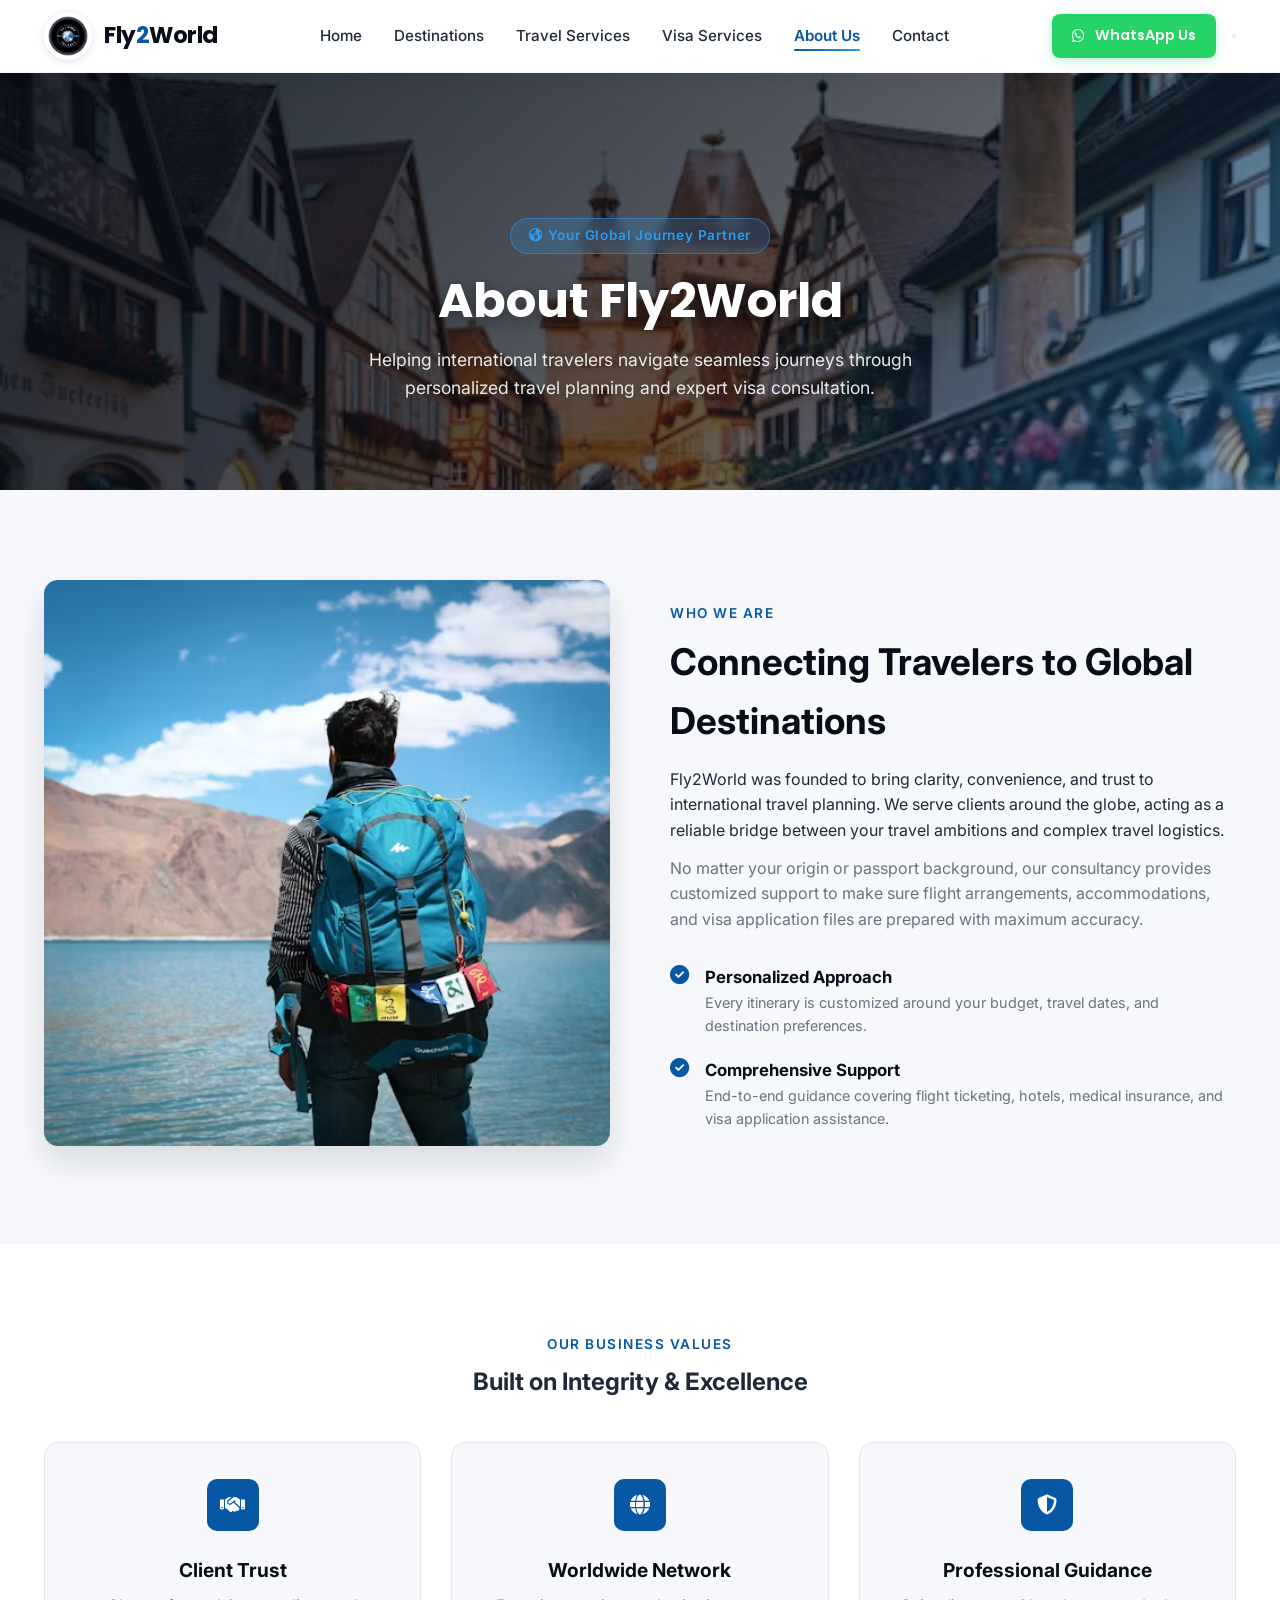
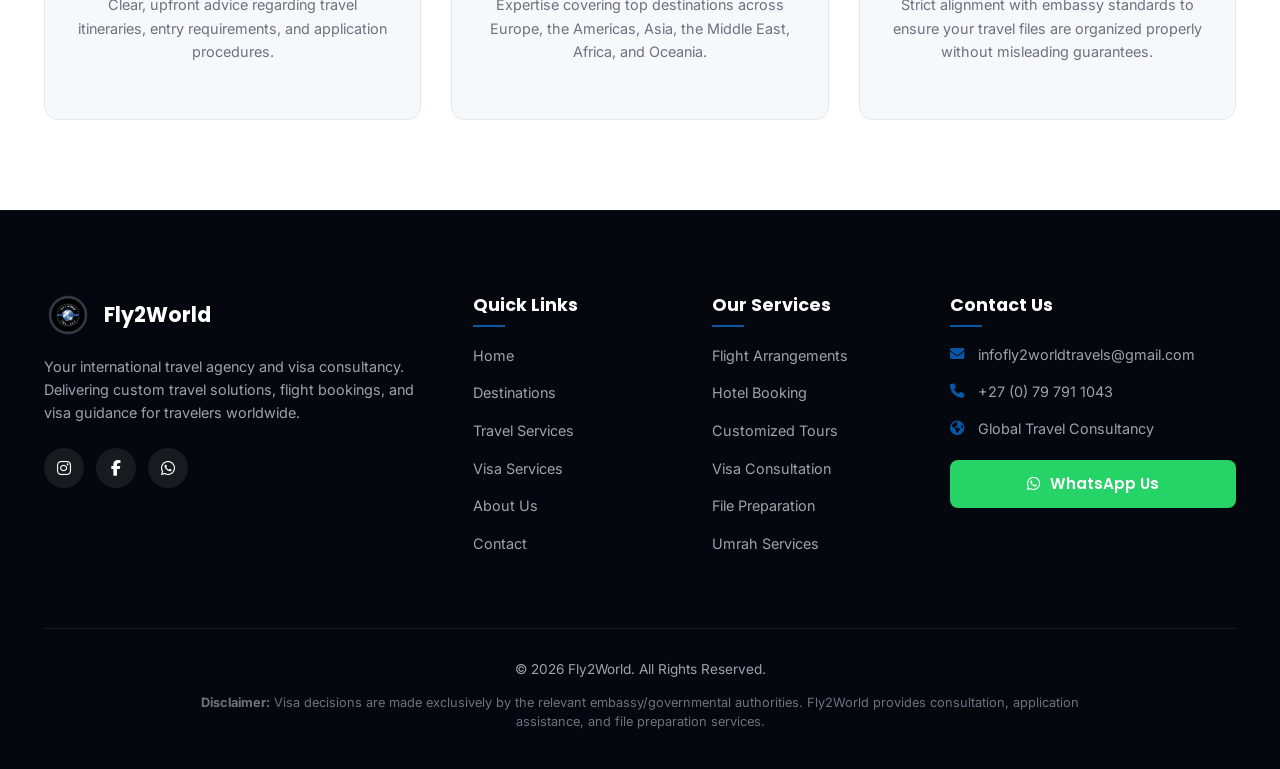
==== pages/about.html @ f384d19a "modified footer" ====
<!DOCTYPE html>
<html lang="en">
<head>
  <meta charset="UTF-8">
  <meta name="viewport" content="width=device-width, initial-scale=1.0">
  <title>About Us | Fly2World Global Travel & Visa Consultancy</title>
  <link rel="icon" type="image/png" href="../assets/images/logo.png">

  <!-- Fonts & Icons -->
  <link rel="preconnect" href="https://fonts.googleapis.com">
  <link rel="preconnect" href="https://fonts.gstatic.com" crossorigin>
  <link href="https://fonts.googleapis.com/css2?family=Inter:wght@400;500;600&family=Poppins:wght@500;600;700&display=swap" rel="stylesheet">
  <link rel="stylesheet" href="https://cdnjs.cloudflare.com/ajax/libs/font-awesome/6.4.0/css/all.min.css">
  
  <!-- Shared Stylesheets -->
  <link rel="stylesheet" href="../assets/css/variables.css">
  <link rel="stylesheet" href="../assets/css/style.css">
  <link rel="stylesheet" href="../assets/css/responsive.css">
</head>
<body>

  <!-- Navbar -->
  <header class="navbar" id="navbar">
    <div class="nav-container">
      <a href="../index.html" class="brand-logo">
        <img src="../assets/images/logo.png" alt="Fly2World Logo" class="logo-img">
        <span class="brand-text">Fly<span class="brand-accent">2</span>World</span>
      </a>
      <nav class="nav-menu" id="navMenu">
        <ul>
          <li><a href="../index.html" class="nav-link">Home</a></li>
          <li><a href="destinations.html" class="nav-link">Destinations</a></li>
          <li><a href="travel-services.html" class="nav-link">Travel Services</a></li>
          <li><a href="visa-services.html" class="nav-link">Visa Services</a></li>
          <li><a href="about.html" class="nav-link active">About Us</a></li>
          <li><a href="contact.html" class="nav-link">Contact</a></li>
        </ul>
      </nav>
      <div class="nav-actions">
        <a href="javascript:void(0)" onclick="openWhatsApp('About Page General')" class="btn btn-whatsapp nav-btn">
          <i class="fa-brands fa-whatsapp"></i> <span>WhatsApp Us</span>
        </a>
        <button class="hamburger" id="hamburgerBtn" aria-label="Toggle Navigation">
          <span></span><span></span><span></span>
        </button>
      </div>
    </div>
  </header>

  <!-- Inner Hero -->
  <section class="inner-hero">
    <div class="inner-hero-overlay"></div>
    <div class="container inner-hero-container text-center">
      <span class="hero-badge"><i class="fa-solid fa-earth-americas"></i> Your Global Journey Partner</span>
      <h1>About Fly2World</h1>
      <p>Helping international travelers navigate seamless journeys through personalized travel planning and expert visa consultation.</p>
    </div>
  </section>

  <!-- Story & Vision Section -->
  <section class="section-padding">
    <div class="container why-grid">
      <div class="why-image">
        <img src="../assets/images/about-img.jpg" alt="Fly2World Global Travel Consultancy">
      </div>
      <div class="why-content">
        <span class="subheading">Who We Are</span>
        <h2>Connecting Travelers to Global Destinations</h2>
        <p>Fly2World was founded to bring clarity, convenience, and trust to international travel planning. We serve clients around the globe, acting as a reliable bridge between your travel ambitions and complex travel logistics.</p>
        <p class="why-desc-muted">No matter your origin or passport background, our consultancy provides customized support to make sure flight arrangements, accommodations, and visa application files are prepared with maximum accuracy.</p>
        
        <div class="benefits-list">
          <div class="benefit-item">
            <i class="fa-solid fa-circle-check"></i>
            <div>
              <h4>Personalized Approach</h4>
              <p>Every itinerary is customized around your budget, travel dates, and destination preferences.</p>
            </div>
          </div>
          <div class="benefit-item">
            <i class="fa-solid fa-circle-check"></i>
            <div>
              <h4>Comprehensive Support</h4>
              <p>End-to-end guidance covering flight ticketing, hotels, medical insurance, and visa application assistance.</p>
            </div>
          </div>
        </div>
      </div>
    </div>
  </section>

  <!-- Core Pillars -->
  <section class="section-padding bg-white">
    <div class="container">
      <div class="text-center section-header">
        <span class="subheading">Our Business Values</span>
        <h2>Built on Integrity & Excellence</h2>
      </div>

      <!-- Removed hardcoded inline styles so responsive.css takes control -->
      <div class="values-grid">
        
        <div class="service-card text-center value-card-padding">
          <div class="service-icon value-icon-margin"><i class="fa-solid fa-handshake"></i></div>
          <h3>Client Trust</h3>
          <p>Clear, upfront advice regarding travel itineraries, entry requirements, and application procedures.</p>
        </div>

        <div class="service-card text-center value-card-padding">
          <div class="service-icon value-icon-margin"><i class="fa-solid fa-globe"></i></div>
          <h3>Worldwide Network</h3>
          <p>Expertise covering top destinations across Europe, the Americas, Asia, the Middle East, Africa, and Oceania.</p>
        </div>

        <div class="service-card text-center value-card-padding">
          <div class="service-icon value-icon-margin"><i class="fa-solid fa-shield-halved"></i></div>
          <h3>Professional Guidance</h3>
          <p>Strict alignment with embassy standards to ensure your travel files are organized properly without misleading guarantees.</p>
        </div>

      </div>
    </div>
  </section>

  <!-- Premium Footer -->
  <footer class="footer" id="contact">
    <div class="container">
      <div class="footer-grid">
        
        <!-- Column 1: Brand Info -->
        <div class="footer-col brand-col">
          <a href="#" class="footer-logo">
            <img src="../assets/images/logo.png" alt="Fly2World Logo" class="logo-img">
            <span class="logo-text">Fly2World</span>
          </a>
          <p class="footer-desc">
            Your international travel agency and visa consultancy. Delivering custom travel solutions, flight bookings, and visa guidance for travelers worldwide.
          </p>
          <div class="footer-socials">
            <a href="https://instagram.com" target="_blank" aria-label="Instagram"><i class="fa-brands fa-instagram"></i></a>
            <a href="https://facebook.com" target="_blank" aria-label="Facebook"><i class="fa-brands fa-facebook-f"></i></a>
            <a href="javascript:void(0)" onclick="openWhatsApp('Footer Social')" aria-label="WhatsApp"><i class="fa-brands fa-whatsapp"></i></a>
          </div>
        </div>

        <!-- Column 2: Quick Links -->
        <div class="footer-col">
          <h4>Quick Links</h4>
          <ul class="footer-links">
            <li><a href="../index.html">Home</a></li>
            <li><a href="destinations.html">Destinations</a></li>
            <li><a href="travel-services.html">Travel Services</a></li>
            <li><a href="visa-services.html">Visa Services</a></li>
            <li><a href="about.html">About Us</a></li>
            <li><a href="contact.html">Contact</a></li>
          </ul>
        </div>

        <!-- Column 3: Travel & Visa Services -->
        <div class="footer-col">
          <h4>Our Services</h4>
          <ul class="footer-links">
            <li><a href="travel-services.html">Flight Arrangements</a></li>
            <li><a href="travel-services.html#hotel-booking">Hotel Booking</a></li>
            <li><a href="travel-services.html#custom-tours">Customized Tours</a></li>
            <li><a href="visa-services.html">Visa Consultation</a></li>
            <li><a href="visa-services.html#file-prep">File Preparation</a></li>
            <li><a href="travel-services.html#umrah">Umrah Services</a></li>
          </ul>
        </div>

        <!-- Column 4: Contact Info -->
        <div class="footer-col contact-col">
          <h4>Contact Us</h4>
          <ul class="contact-list">
            <li>
              <i class="fa-solid fa-envelope"></i>
            <a href="mailto:infofly2worldtravels@gmail.com">infofly2worldtravels@gmail.com</a>
            </li>
            <li>
              <i class="fa-solid fa-phone"></i>
              <a href="tel:+27797911043">+27 (0) 79 791 1043</a>
            </li>
            <li>
              <i class="fa-solid fa-earth-americas"></i>
              <span>Global Travel Consultancy</span>
            </li>
          </ul>
          <a href="javascript:void(0)" onclick="openWhatsApp('Footer Direct')" class="btn btn-whatsapp footer-btn">
            <i class="fa-brands fa-whatsapp"></i> WhatsApp Us
          </a>
        </div>

      </div>

      <div class="footer-bottom">
        <p>© 2026 Fly2World. All Rights Reserved.</p>
        <p class="disclaimer">
          <strong>Disclaimer:</strong> Visa decisions are made exclusively by the relevant embassy/governmental authorities. Fly2World provides consultation, application assistance, and file preparation services.
        </p>
      </div>
    </div>
  </footer>

  <script src="../assets/js/main.js"></script>
  <script src="../assets/js/whatsapp.js"></script>
</body>
</html>
---- assets/css/variables.css ----
@import url('https://fonts.googleapis.com/css2?family=Inter:wght@400;500;600;700&family=Poppins:wght@500;600;700&display=swap');

:root {
  --navy: #080D17;
  --blue: #0757A5;
  --sky: #2D9BEF;
  --bg-light: #F6F8FB;
  --white: #FFFFFF;
  --text-dark: #1F2937;
  --text-muted: #6B7280;
  
  --font-heading: 'Poppins', sans-serif;
  --font-body: 'Inter', sans-serif;
  
  --radius-sm: 8px;
  --radius-card: 14px;
  --shadow-sm: 0 4px 12px rgba(8, 13, 23, 0.05);
  --shadow-hover: 0 16px 32px rgba(8, 13, 23, 0.12);
  --transition: all 0.3s cubic-bezier(0.4, 0, 0.2, 1);
}
---- assets/css/style.css ----
@import url('variables.css');

/* ==========================================
   00. BASE RESET & HELPER UTILITIES
   ========================================== */
*, *::before, *::after {
  margin: 0;
  padding: 0;
  box-sizing: border-box;
}

html {
  scroll-behavior: smooth;
}

body {
  font-family: var(--font-body);
  color: var(--text-dark);
  background-color: var(--bg-light);
  line-height: 1.6;
  overflow-x: hidden;
}

.container {
  max-width: 1240px;
  margin: 0 auto;
  padding: 0 24px;
}

.section-padding {
  padding: 90px 0;
}

.text-center { text-align: center; }
.text-white { color: var(--white) !important; }
.bg-white { background-color: var(--white); }

.subheading {
  color: var(--blue);
  font-weight: 600;
  text-transform: uppercase;
  font-size: 0.85rem;
  letter-spacing: 1.5px;
  display: block;
  margin-bottom: 8px;
}

/* UI Buttons */
.btn {
  display: inline-flex;
  align-items: center;
  justify-content: center;
  gap: 10px;
  padding: 14px 28px;
  border-radius: var(--radius-sm);
  font-family: var(--font-heading);
  font-weight: 600;
  font-size: 0.95rem;
  text-decoration: none;
  transition: var(--transition);
  cursor: pointer;
  border: none;
}

.btn-primary { background: var(--blue); color: var(--white); }
.btn-primary:hover { background: var(--sky); transform: translateY(-2px); }

.btn-outline { background: transparent; color: var(--white); border: 2px solid rgba(255,255,255,0.4); }
.btn-outline:hover { background: var(--white); color: var(--navy); border-color: var(--white); }

.btn-whatsapp { background: #25D366; color: var(--white); }
.btn-whatsapp:hover { background: #1EBE57; transform: translateY(-2px); }

.btn-sm {
  padding: 8px 16px;
  font-size: 0.85rem;
  margin-top: 10px;
}

/* ==========================================
   01. NAVBAR STYLING
   ========================================== */
.navbar {
  position: fixed;
  top: 0;
  left: 0;
  width: 100%;
  background: #FFFFFF;
  z-index: 1000;
  box-shadow: 0 4px 20px rgba(8, 13, 23, 0.06);
  transition: all 0.3s cubic-bezier(0.4, 0, 0.2, 1);
  border-bottom: 1px solid rgba(0, 0, 0, 0.04);
}

.navbar.scrolled {
  padding: 2px 0;
  background: rgba(255, 255, 255, 0.95);
  backdrop-filter: blur(12px);
  box-shadow: 0 10px 25px rgba(8, 13, 23, 0.1);
}

.nav-container {
  max-width: 1240px;
  margin: 0 auto;
  padding: 12px 24px;
  display: flex;
  align-items: center;
  justify-content: space-between;
}

.brand-logo {
  display: flex;
  align-items: center;
  gap: 12px;
  text-decoration: none;
}

.logo-img {
  height: 48px;
  width: 48px;
  object-fit: cover;
  border-radius: 50%;
  box-shadow: 0 2px 8px rgba(0, 0, 0, 0.12);
  transition: transform 0.3s ease;
}

.brand-logo:hover .logo-img {
  transform: scale(1.05) rotate(3deg);
}

.brand-text {
  font-family: 'Poppins', sans-serif;
  font-size: 1.45rem;
  font-weight: 700;
  color: #080D17;
  letter-spacing: -0.5px;
}

.brand-accent {
  color: #0757A5;
}

.nav-menu ul {
  display: flex;
  list-style: none;
  gap: 32px;
}

.nav-link {
  text-decoration: none;
  color: #1F2937;
  font-family: 'Inter', sans-serif;
  font-weight: 500;
  font-size: 0.95rem;
  padding: 6px 0;
  position: relative;
  transition: color 0.3s ease;
}

.nav-link::after {
  content: '';
  position: absolute;
  bottom: 0;
  left: 0;
  width: 0;
  height: 2px;
  background: linear-gradient(90deg, #0757A5, #2D9BEF);
  border-radius: 2px;
  transition: width 0.3s ease;
}

.nav-link:hover {
  color: #0757A5;
}

.nav-link:hover::after,
.nav-link.active::after {
  width: 100%;
}

.nav-link.active {
  color: #0757A5;
  font-weight: 600;
}

.nav-actions {
  display: flex;
  align-items: center;
  gap: 16px;
}

.nav-btn {
  padding: 10px 20px;
  font-size: 0.9rem;
  border-radius: 8px;
  box-shadow: 0 4px 12px rgba(37, 211, 102, 0.25);
}

.nav-btn:hover {
  box-shadow: 0 6px 18px rgba(37, 211, 102, 0.35);
  transform: translateY(-2px);
}

/* ==========================================
   02. HOME HERO SECTION
   ========================================== */
.hero-section {
  position: relative;
  min-height: 85vh;
  height: 720px;
  background: url('../images/hero-bg.jpg') center/cover no-repeat;
  display: flex;
  align-items: center;
  padding-top: 100px;
  overflow: hidden;
}

.hero-overlay {
  position: absolute;
  inset: 0;
  background: linear-gradient(
    135deg, 
    rgba(8, 13, 23, 0.82) 0%, 
    rgba(8, 13, 23, 0.55) 60%, 
    rgba(7, 87, 165, 0.4) 100%
  );
  z-index: 1;
}

.hero-container {
  position: relative;
  z-index: 2;
  width: 100%;
}

.hero-content {
  max-width: 720px;
  color: #FFFFFF;
}

.hero-badge {
  display: inline-block;
  padding: 6px 16px;
  background: rgba(45, 155, 239, 0.15);
  border: 1px solid rgba(45, 155, 239, 0.4);
  color: #2D9BEF;
  border-radius: 30px;
  font-size: 0.85rem;
  font-weight: 600;
  letter-spacing: 0.5px;
  margin-bottom: 20px;
  backdrop-filter: blur(4px);
}

.hero-content h1 {
  font-family: 'Poppins', sans-serif;
  font-size: 3.6rem;
  font-weight: 700;
  line-height: 1.15;
  color: #FFFFFF;
  margin-bottom: 20px;
  text-shadow: 0 4px 20px rgba(0, 0, 0, 0.3);
}

.hero-content p {
  font-family: 'Inter', sans-serif;
  font-size: 1.15rem;
  line-height: 1.6;
  color: #E5E7EB;
  margin-bottom: 36px;
  max-width: 620px;
}

.hero-actions {
  display: flex;
  align-items: center;
  gap: 18px;
}

.hero-actions .btn-primary {
  background-color: #0757A5;
  border: 2px solid #0757A5;
  padding: 14px 32px;
  font-size: 1rem;
  box-shadow: 0 8px 20px rgba(7, 87, 165, 0.35);
}

.hero-actions .btn-primary:hover {
  background-color: #2D9BEF;
  border-color: #2D9BEF;
  transform: translateY(-2px);
}

.hero-actions .btn-outline {
  background-color: rgba(255, 255, 255, 0.05);
  border: 2px solid rgba(255, 255, 255, 0.6);
  color: #FFFFFF;
  padding: 14px 32px;
  font-size: 1rem;
  backdrop-filter: blur(4px);
}

.hero-actions .btn-outline:hover {
  background-color: #FFFFFF;
  color: #080D17;
  border-color: #FFFFFF;
  transform: translateY(-2px);
}

/* ==========================================
   03. INNER PAGE HERO SECTION
   ========================================== */
.inner-hero {
  position: relative;
  min-height: 420px;
  background: url('../images/destinations/destination-hero-bg.jpeg') center/cover no-repeat;
  display: flex;
  align-items: center;
  justify-content: center;
  padding-top: 100px;
  padding-bottom: 40px;
  margin-top: 70px;
  overflow: hidden;
}

.inner-hero-overlay {
  position: absolute;
  inset: 0;
  background: linear-gradient(
    135deg, 
    rgba(8, 13, 23, 0.88) 0%, 
    rgba(8, 13, 23, 0.65) 60%, 
    rgba(7, 87, 165, 0.45) 100%
  );
  z-index: 1;
}

.inner-hero-container {
  position: relative;
  z-index: 2;
  max-width: 800px;
  margin: 0 auto;
}

.inner-hero-container .hero-badge {
  display: inline-block;
  padding: 6px 18px;
  background: rgba(45, 155, 239, 0.2);
  border: 1px solid rgba(45, 155, 239, 0.5);
  color: #2D9BEF;
  border-radius: 30px;
  font-size: 0.85rem;
  font-weight: 600;
  letter-spacing: 0.8px;
  margin-bottom: 18px;
  backdrop-filter: blur(6px);
}

.inner-hero-container h1 {
  font-family: 'Poppins', sans-serif;
  font-size: 3rem;
  font-weight: 700;
  line-height: 1.2;
  color: #FFFFFF !important;
  margin-bottom: 16px;
  text-shadow: 0 4px 16px rgba(0, 0, 0, 0.4);
}

.inner-hero-container p {
  font-family: 'Inter', sans-serif;
  font-size: 1.1rem;
  line-height: 1.6;
  color: #F3F4F6 !important;
  max-width: 640px;
  margin: 0 auto;
  opacity: 0.95;
  text-shadow: 0 2px 8px rgba(0, 0, 0, 0.3);
}

/* ==========================================
   04. TRUST & FEATURES GRID
   ========================================== */
.trust-highlights {
  background: var(--white);
  padding: 36px 0;
  border-bottom: 1px solid #E5E7EB;
}

.trust-grid {
  display: grid;
  grid-template-columns: repeat(4, 1fr);
  gap: 24px;
}

.trust-card {
  display: flex;
  align-items: center;
  gap: 16px;
}

.trust-icon {
  width: 48px;
  height: 48px;
  background: rgba(7, 87, 165, 0.08);
  color: var(--blue);
  border-radius: 50%;
  display: flex;
  align-items: center;
  justify-content: center;
  font-size: 1.25rem;
  flex-shrink: 0;
}

.trust-info h3 { font-size: 0.98rem; font-weight: 600; color: var(--navy); }
.trust-info p { font-size: 0.85rem; color: var(--text-muted); }

/* Why Fly2World / About Us */
.why-grid {
  display: grid;
  grid-template-columns: 1fr 1fr;
  gap: 60px;
  align-items: center;
}

.why-image img {
  width: 100%;
  border-radius: var(--radius-card);
  box-shadow: var(--shadow-hover);
}

.why-content h2 { font-size: 2.3rem; margin-bottom: 16px; color: var(--navy); }

.benefits-list {
  margin-top: 32px;
  display: flex;
  flex-direction: column;
  gap: 20px;
}

.benefit-item { display: flex; gap: 16px; }
.benefit-item i { color: var(--blue); font-size: 1.2rem; margin-top: 2px; }
.benefit-item h4 { font-size: 1.05rem; color: var(--navy); }
.benefit-item p { font-size: 0.9rem; color: var(--text-muted); }
.why-desc-muted { margin-top: 12px; color: var(--text-muted); }

/* Core Values Grid */
.values-grid {
  display: grid;
  grid-template-columns: repeat(3, 1fr);
  gap: 30px;
  margin-top: 40px;
}

.value-card-padding { padding: 40px 24px; }
.value-icon-margin { margin: 0 auto 20px; }

/* ==========================================
   05. SERVICES SECTION
   ========================================== */
.services-section { background: var(--white); }

.services-grid {
  display: grid;
  grid-template-columns: repeat(3, 1fr);
  gap: 30px;
  margin-top: 48px;
}

.service-card {
  background: var(--bg-light);
  padding: 36px 28px;
  border-radius: var(--radius-card);
  position: relative;
  transition: var(--transition);
  border: 1px solid #E5E7EB;
}

.service-card:hover {
  transform: translateY(-6px);
  box-shadow: var(--shadow-hover);
  border-color: var(--sky);
}

.service-num {
  position: absolute;
  top: 24px;
  right: 28px;
  font-size: 1.4rem;
  font-weight: 700;
  color: rgba(8, 13, 23, 0.12);
}

.service-icon {
  width: 52px;
  height: 52px;
  background: var(--blue);
  color: var(--white);
  border-radius: 10px;
  display: flex;
  align-items: center;
  justify-content: center;
  font-size: 1.25rem;
  margin-bottom: 24px;
}

.service-card h3 { font-size: 1.2rem; margin-bottom: 8px; color: var(--navy); }
.service-card p { font-size: 0.9rem; color: var(--text-muted); margin-bottom: 20px; }

/* Travel Services Detailed List */
.services-detail-grid {
  display: flex;
  flex-direction: column;
  gap: 32px;
}

.service-detail-card {
  background: var(--white);
  border: 1px solid #E5E7EB;
  border-radius: var(--radius-card);
  padding: 40px;
  display: flex;
  gap: 32px;
  align-items: flex-start;
  box-shadow: var(--shadow-sm);
  transition: var(--transition);
}

.service-detail-card:hover {
  transform: translateY(-4px);
  box-shadow: var(--shadow-hover);
  border-color: var(--sky);
}

.service-detail-icon {
  width: 64px;
  height: 64px;
  background: var(--blue);
  color: var(--white);
  border-radius: 12px;
  display: flex;
  align-items: center;
  justify-content: center;
  font-size: 1.6rem;
  flex-shrink: 0;
}

.service-detail-content h3 {
  font-family: var(--font-heading);
  font-size: 1.5rem;
  color: var(--navy);
  margin-bottom: 12px;
}

.service-detail-content p {
  color: var(--text-muted);
  font-size: 1rem;
  line-height: 1.6;
  margin-bottom: 20px;
}

.service-features {
  list-style: none;
  margin-bottom: 24px;
  display: flex;
  flex-direction: column;
  gap: 10px;
}

.service-features li {
  display: flex;
  align-items: center;
  gap: 10px;
  font-size: 0.95rem;
  color: var(--text-dark);
}

.service-features i {
  color: var(--blue);
  font-size: 0.9rem;
}

/* ==========================================
   06. DESTINATIONS & FILTERS
   ========================================== */
.filter-wrapper {
  display: flex;
  justify-content: center;
  flex-wrap: wrap;
  gap: 12px;
  margin-bottom: 40px;
}

.filter-btn {
  padding: 10px 20px;
  border-radius: 30px;
  background: var(--bg-light);
  border: 1px solid #E5E7EB;
  color: var(--text-dark);
  font-family: var(--font-heading);
  font-weight: 500;
  font-size: 0.9rem;
  cursor: pointer;
  transition: var(--transition);
}

.filter-btn.active, .filter-btn:hover {
  background: var(--blue);
  color: var(--white);
  border-color: var(--blue);
}

.destinations-grid {
  display: grid;
  grid-template-columns: repeat(3, 1fr);
  gap: 30px;
  margin: 48px 0;
}

.destination-card {
  position: relative;
  border-radius: var(--radius-card);
  overflow: hidden;
  height: 380px;
  box-shadow: var(--shadow-sm);
}

.destination-card img {
  width: 100%;
  height: 100%;
  object-fit: cover;
  transition: var(--transition);
}

.destination-card:hover img { transform: scale(1.05); }

.dest-overlay {
  position: absolute;
  inset: 0;
  background: linear-gradient(180deg, rgba(0,0,0,0) 40%, rgba(8,13,23,0.85) 100%);
  display: flex;
  flex-direction: column;
  justify-content: flex-end;
  padding: 24px;
  color: var(--white);
}

.region-tag {
  font-size: 0.75rem;
  text-transform: uppercase;
  letter-spacing: 1px;
  color: var(--sky);
  font-weight: 600;
  margin-bottom: 4px;
}

/* Custom Unlisted Country Grid Card */
.custom-card-inner {
  padding: 30px;
  background-color: #F3F4F6;
  border-radius: var(--radius-card);
  height: 100%;
  display: flex;
  flex-direction: column;
  justify-content: center;
  align-items: center;
  text-align: center;
  border: 2px dashed var(--blue);
  transition: var(--transition);
}

.custom-card-inner:hover {
  background-color: var(--white);
  border-color: var(--sky);
  box-shadow: var(--shadow-hover);
}

.custom-card-icon {
  font-size: 2.5rem;
  color: var(--blue);
  margin-bottom: 16px;
}

.custom-card-inner h3 { color: var(--navy); margin-bottom: 8px; }
.custom-card-inner p { font-size: 0.88rem; color: var(--text-muted); margin-bottom: 20px; }

/* ==========================================
   07. VISA ASSISTANCE & BANNERS
   ========================================== */
.visa-section { background: var(--navy); }
.visa-cards { display: grid; grid-template-columns: repeat(3, 1fr); gap: 24px; margin: 48px 0; }

.card-dark {
  background: rgba(255, 255, 255, 0.05);
  border: 1px solid rgba(255, 255, 255, 0.1);
  padding: 32px;
  border-radius: var(--radius-card);
  text-align: left;
}
.card-dark h3 { color: var(--white); font-size: 1.2rem; margin-bottom: 8px; }
.card-dark p { color: #9CA3AF; font-size: 0.9rem; }

/* Global Visa Banner */
.global-banner-section {
  background-color: var(--navy);
  color: var(--white);
  margin-top: 40px;
}

.global-banner-container { max-width: 800px; }

.global-banner-icon {
  width: 64px;
  height: 64px;
  background-color: rgba(255, 255, 255, 0.1);
  border-radius: 50%;
  display: flex;
  align-items: center;
  justify-content: center;
  margin: 0 auto 20px;
  font-size: 1.8rem;
  color: var(--sky);
}

.global-banner-container h2 { color: var(--white); font-size: 2rem; margin-bottom: 16px; }
.global-banner-container p { color: #9CA3AF; font-size: 1.05rem; line-height: 1.7; margin-bottom: 28px; }
.global-banner-btn { padding: 14px 28px; font-size: 1rem; }

/* Split Banners */
.split-banner {
  display: grid;
  grid-template-columns: 1fr 1fr;
  gap: 30px;
}

.banner-card {
  padding: 50px;
  border-radius: var(--radius-card);
  color: var(--white);
  display: flex;
  flex-direction: column;
  align-items: flex-start;
  justify-content: center;
}

.banner-custom {
  background: linear-gradient(rgba(8,13,23,0.75), rgba(8,13,23,0.75)), url('https://images.unsplash.com/photo-1507525428034-b723cf961d3e?q=80&w=800&auto=format&fit=crop') center/cover;
}

.banner-umrah {
  background: linear-gradient(rgba(8,13,23,0.75), rgba(8,13,23,0.75)), url('https://images.unsplash.com/photo-1565552070098-0073a8ad65a7?q=80&w=800&auto=format&fit=crop') center/cover;
}

/* Steps */
.steps-grid { display: grid; grid-template-columns: repeat(4, 1fr); gap: 24px; margin-top: 48px; }
.step-card {
  background: var(--white);
  padding: 32px 20px;
  border-radius: var(--radius-card);
  border: 1px solid #E5E7EB;
  position: relative;
}
.step-num { font-size: 2rem; font-weight: 700; color: var(--blue); margin-bottom: 12px; }

/* Accordion FAQ */
.accordion { max-width: 800px; margin: 40px auto 0; }
.accordion-item {
  background: var(--white);
  margin-bottom: 12px;
  border-radius: var(--radius-sm);
  border: 1px solid #E5E7EB;
  overflow: hidden;
}

.accordion-header {
  width: 100%;
  padding: 20px 24px;
  background: none;
  border: none;
  text-align: left;
  font-family: var(--font-heading);
  font-size: 1rem;
  font-weight: 600;
  color: var(--navy);
  display: flex;
  justify-content: space-between;
  align-items: center;
  cursor: pointer;
}

.accordion-body { padding: 0 24px 20px; display: none; color: var(--text-muted); font-size: 0.95rem; }
.accordion-item.active .accordion-body { display: block; }

/* ==========================================
   08. CONTACT & FORM STYLING
   ========================================== */
.contact-grid {
  display: grid;
  grid-template-columns: 1fr 1.3fr;
  gap: 48px;
  align-items: start;
}

.contact-info-card {
  background: var(--white);
  padding: 40px;
  border-radius: var(--radius-card);
  border: 1px solid #E5E7EB;
  box-shadow: var(--shadow-sm);
}

.contact-methods {
  display: flex;
  flex-direction: column;
  gap: 24px;
}

.method-item {
  display: flex;
  align-items: center;
  gap: 16px;
}

.method-icon {
  width: 48px;
  height: 48px;
  background: rgba(7, 87, 165, 0.08);
  color: var(--blue);
  border-radius: 50%;
  display: flex;
  align-items: center;
  justify-content: center;
  font-size: 1.2rem;
  flex-shrink: 0;
}

.method-item h4 { font-size: 0.95rem; color: var(--navy); margin-bottom: 2px; }
.method-item a { color: var(--blue); text-decoration: none; font-weight: 500; font-size: 0.95rem; }

.contact-form-wrapper {
  background: var(--white);
  padding: 40px;
  border-radius: var(--radius-card);
  border: 1px solid #E5E7EB;
  box-shadow: var(--shadow-sm);
}

.contact-form-wrapper h3 { font-size: 1.6rem; color: var(--navy); margin-bottom: 6px; }
.form-group { margin-bottom: 20px; }
.form-row { display: grid; grid-template-columns: 1fr 1fr; gap: 16px; }

.form-group label {
  display: block;
  font-size: 0.85rem;
  font-weight: 600;
  color: var(--navy);
  margin-bottom: 6px;
}

.form-group input,
.form-group select,
.form-group textarea,
.form-control {
  width: 100%;
  padding: 12px 16px;
  border: 1px solid #D1D5DB;
  border-radius: var(--radius-sm);
  font-family: var(--font-body);
  font-size: 0.95rem;
  color: var(--text-dark);
  transition: var(--transition);
  background-color: var(--white);
}

.form-group input:focus,
.form-group select:focus,
.form-group textarea:focus,
.form-control:focus {
  outline: none;
  border-color: var(--blue);
  box-shadow: 0 0 0 3px rgba(7, 87, 165, 0.1);
}

/* Custom Unlisted Country Dynamic Input Container */
#customCountryWrap {
  animation: fadeInDown 0.25s ease-in-out;
}

@keyframes fadeInDown {
  from {
    opacity: 0;
    transform: translateY(-6px);
  }
  to {
    opacity: 1;
    transform: translateY(0);
  }
}

/* ==========================================
   09. DESTINATION QUICK-VIEW MODAL
   ========================================== */
.modal-overlay {
  position: fixed;
  top: 0;
  left: 0;
  width: 100%;
  height: 100%;
  background-color: rgba(15, 23, 42, 0.75);
  display: flex;
  align-items: center;
  justify-content: center;
  z-index: 1000;
  opacity: 0;
  visibility: hidden;
  transition: all 0.3s ease;
  padding: 20px;
}

.modal-overlay.active {
  opacity: 1;
  visibility: visible;
}

.modal-card {
  background-color: var(--white);
  border-radius: var(--radius-card, 16px);
  width: 100%;
  max-width: 580px;
  overflow: hidden;
  box-shadow: 0 20px 25px -5px rgba(0, 0, 0, 0.2);
  transform: scale(0.95);
  transition: transform 0.3s ease;
  position: relative;
}

.modal-overlay.active .modal-card {
  transform: scale(1);
}

.modal-close-btn {
  position: absolute;
  top: 15px;
  right: 15px;
  background: rgba(0, 0, 0, 0.5);
  color: #ffffff;
  border: none;
  width: 32px;
  height: 32px;
  border-radius: 50%;
  font-size: 1.1rem;
  cursor: pointer;
  z-index: 10;
  display: flex;
  align-items: center;
  justify-content: center;
  transition: background 0.2s ease;
}

.modal-close-btn:hover { background: rgba(0, 0, 0, 0.8); }

.modal-header-banner {
  position: relative;
  height: 180px;
  background-size: cover;
  background-position: center;
  display: flex;
  align-items: flex-end;
  padding: 20px;
}

.modal-header-overlay {
  position: absolute;
  top: 0;
  left: 0;
  width: 100%;
  height: 100%;
  background: linear-gradient(180deg, transparent 20%, rgba(15, 23, 42, 0.85) 100%);
}

.modal-title-wrap {
  position: relative;
  z-index: 2;
  color: #ffffff;
}

.modal-region-badge {
  display: inline-block;
  background-color: var(--blue, #0284c7);
  color: #ffffff;
  font-size: 0.75rem;
  font-weight: 600;
  padding: 3px 10px;
  border-radius: 20px;
  text-transform: uppercase;
  margin-bottom: 6px;
}

.modal-title-wrap h2 { font-size: 1.75rem; margin: 0; color: #ffffff; }
.modal-body { padding: 24px; }

.modal-stats-grid {
  display: grid;
  grid-template-columns: repeat(3, 1fr);
  gap: 12px;
  margin-bottom: 20px;
  background-color: #f8fafc;
  padding: 14px;
  border-radius: 10px;
  text-align: center;
}

.stat-item span {
  display: block;
  font-size: 0.75rem;
  color: var(--text-muted, #64748b);
  margin-bottom: 4px;
}

.stat-item strong {
  font-size: 0.95rem;
  color: var(--navy, #0f172a);
}

.modal-requirements-title {
  font-size: 1rem;
  color: var(--navy, #0f172a);
  margin-bottom: 10px;
}

.modal-requirements-list {
  list-style: none;
  padding: 0;
  margin: 0 0 24px 0;
}

.modal-requirements-list li {
  font-size: 0.88rem;
  color: #334155;
  margin-bottom: 8px;
  display: flex;
  align-items: center;
  gap: 10px;
}

.modal-requirements-list li i { color: var(--blue, #0284c7); }

.modal-actions {
  display: flex;
  gap: 12px;
}

.modal-actions .btn {
  flex: 1;
  justify-content: center;
  padding: 12px;
}

/* ==========================================
   10. FLOATING WIDGETS & FOOTER STYLING
   ========================================== */
.whatsapp-float {
  position: fixed;
  bottom: 28px;
  right: 28px;
  width: 60px;
  height: 60px;
  background: #25D366;
  border-radius: 50%;
  display: flex;
  align-items: center;
  justify-content: center;
  color: var(--white);
  font-size: 1.8rem;
  box-shadow: 0 8px 24px rgba(37,211,102,0.4);
  z-index: 999;
  text-decoration: none;
  transition: var(--transition);
}

.whatsapp-float:hover { transform: scale(1.1); }

.footer {
  background-color: #04070D;
  color: #9CA3AF;
  padding: 80px 0 30px;
  border-top: 1px solid rgba(255, 255, 255, 0.05);
}

.footer-grid {
  display: grid;
  grid-template-columns: 2fr 1fr 1fr 1.5fr;
  gap: 48px;
  margin-bottom: 60px;
}

.footer-col h4 {
  color: var(--white);
  font-size: 1.1rem;
  font-family: var(--font-heading);
  margin-bottom: 24px;
  position: relative;
}

.footer-col h4::after {
  content: '';
  position: absolute;
  bottom: -8px;
  left: 0;
  width: 32px;
  height: 2px;
  background-color: var(--blue);
}

.footer-logo {
  display: flex;
  align-items: center;
  gap: 12px;
  text-decoration: none;
  margin-bottom: 16px;
}

.logo-text {
  color: var(--white);
  font-family: var(--font-heading);
  font-size: 1.3rem;
  font-weight: 700;
}

.footer-desc {
  font-size: 0.9rem;
  line-height: 1.6;
  margin-bottom: 24px;
}

.footer-socials {
  display: flex;
  gap: 12px;
}

.footer-socials a {
  width: 40px;
  height: 40px;
  border-radius: 50%;
  background-color: rgba(255, 255, 255, 0.08);
  color: var(--white);
  display: flex;
  align-items: center;
  justify-content: center;
  text-decoration: none;
  transition: var(--transition);
}

.footer-socials a:hover {
  background-color: var(--blue);
  transform: translateY(-3px);
}

.footer-links { list-style: none; }
.footer-links li { margin-bottom: 12px; }

.footer-links a {
  color: #9CA3AF;
  text-decoration: none;
  font-size: 0.9rem;
  transition: var(--transition);
}

.footer-links a:hover {
  color: var(--sky);
  padding-left: 4px;
}

.contact-list {
  list-style: none;
  margin-bottom: 20px;
}

.contact-list li {
  display: flex;
  align-items: center;
  gap: 12px;
  margin-bottom: 14px;
  font-size: 0.9rem;
}

.contact-list i { color: var(--blue); width: 16px; }

.contact-list a {
  color: #9CA3AF;
  text-decoration: none;
  transition: var(--transition);
}

.contact-list a:hover { color: var(--white); }
.footer-btn { width: 100%; padding: 12px; }

.footer-bottom {
  border-top: 1px solid rgba(255, 255, 255, 0.08);
  padding-top: 30px;
  text-align: center;
  font-size: 0.85rem;
}

.footer-bottom p { margin-bottom: 8px; }

.disclaimer {
  max-width: 900px;
  margin: 12px auto 0;
  color: #6B7280;
  font-size: 0.8rem;
  line-height: 1.5;
}
---- assets/css/responsive.css ----
/* ==========================================
   TABLET & SMALL DESKTOP (Max Width: 1024px)
   ========================================== */
@media (max-width: 1024px) {
  .trust-grid { 
    grid-template-columns: repeat(2, 1fr); 
  }
  .services-grid, 
  .destinations-grid, 
  .visa-cards { 
    grid-template-columns: repeat(2, 1fr); 
  }
  .steps-grid { 
    grid-template-columns: repeat(2, 1fr); 
  }
  .footer-grid { 
    grid-template-columns: 1fr 1fr; 
  }
}

/* ==========================================
   LAPTOPS & TABLETS (Max Width: 992px)
   ========================================== */
@media (max-width: 992px) {
  .contact-grid {
    grid-template-columns: 1fr;
  }
}

/* ==========================================
   MOBILE & TABLET BREAKPOINT (Max Width: 768px)
   ========================================== */
@media (max-width: 768px) {
  /* Show Hamburger Button and Style Spans */
  .hamburger {
    display: flex !important;
    flex-direction: column;
    justify-content: space-between;
    width: 26px;
    height: 18px;
    background: transparent;
    border: none;
    cursor: pointer;
    padding: 0;
    margin-left: 12px;
  }

  .hamburger span {
    width: 100%;
    height: 3px;
    background-color: var(--navy, #0f172a);
    border-radius: 2px;
    transition: all 0.3s ease;
  }

  /* Hamburger Active Animation (X Shape) */
  .hamburger.active span:nth-child(1) {
    transform: translateY(7.5px) rotate(45deg);
  }
  .hamburger.active span:nth-child(2) {
    opacity: 0;
  }
  .hamburger.active span:nth-child(3) {
    transform: translateY(-7.5px) rotate(-45deg);
  }

  /* Mobile Dropdown Menu Styling */
  .nav-menu {
    position: absolute;
    top: 100%;
    left: 0;
    width: 100%;
    background: var(--white, #ffffff);
    padding: 24px;
    box-shadow: 0 10px 15px -3px rgba(0, 0, 0, 0.1);
    display: none;
    z-index: 999;
  }

  .nav-menu.active {
    display: block !important;
  }

  .nav-menu ul {
    flex-direction: column;
    gap: 16px;
    align-items: center;
  }


  /* Hero Section Responsiveness */
  .hero-section {
    height: auto;
    min-height: 580px;
    padding-top: 120px;
    padding-bottom: 60px;
  }

  .hero-content h1 { 
    font-size: 2.2rem; 
  }

  .hero-content p {
    font-size: 1rem;
  }

  .hero-actions { 
    flex-direction: column; 
    align-items: stretch;
    width: 100%;
  }

  .hero-actions .btn {
    width: 100%;
  }

  /* Grid & Cards Single Column Stacking Fix */
  .why-grid, 
  .split-banner,
  .services-grid, 
  .destinations-grid, 
  .visa-cards, 
  .steps-grid,
  .about-grid, 
  .features-grid, 
  .values-grid,
  .trust-grid { 
    grid-template-columns: 1fr !important; 
  }

  .footer-grid { 
    grid-template-columns: 1fr; 
  }

  .service-detail-card {
    flex-direction: column;
    padding: 24px;
  }
}

/* ==========================================
   SMALL MOBILE DEVICES (Max Width: 576px)
   ========================================== */
@media (max-width: 576px) {
  .form-row {
    grid-template-columns: 1fr;
  }

  .nav-btn span {
    display: none; /* Shows icon only for header WhatsApp button on small screens */
  }
}
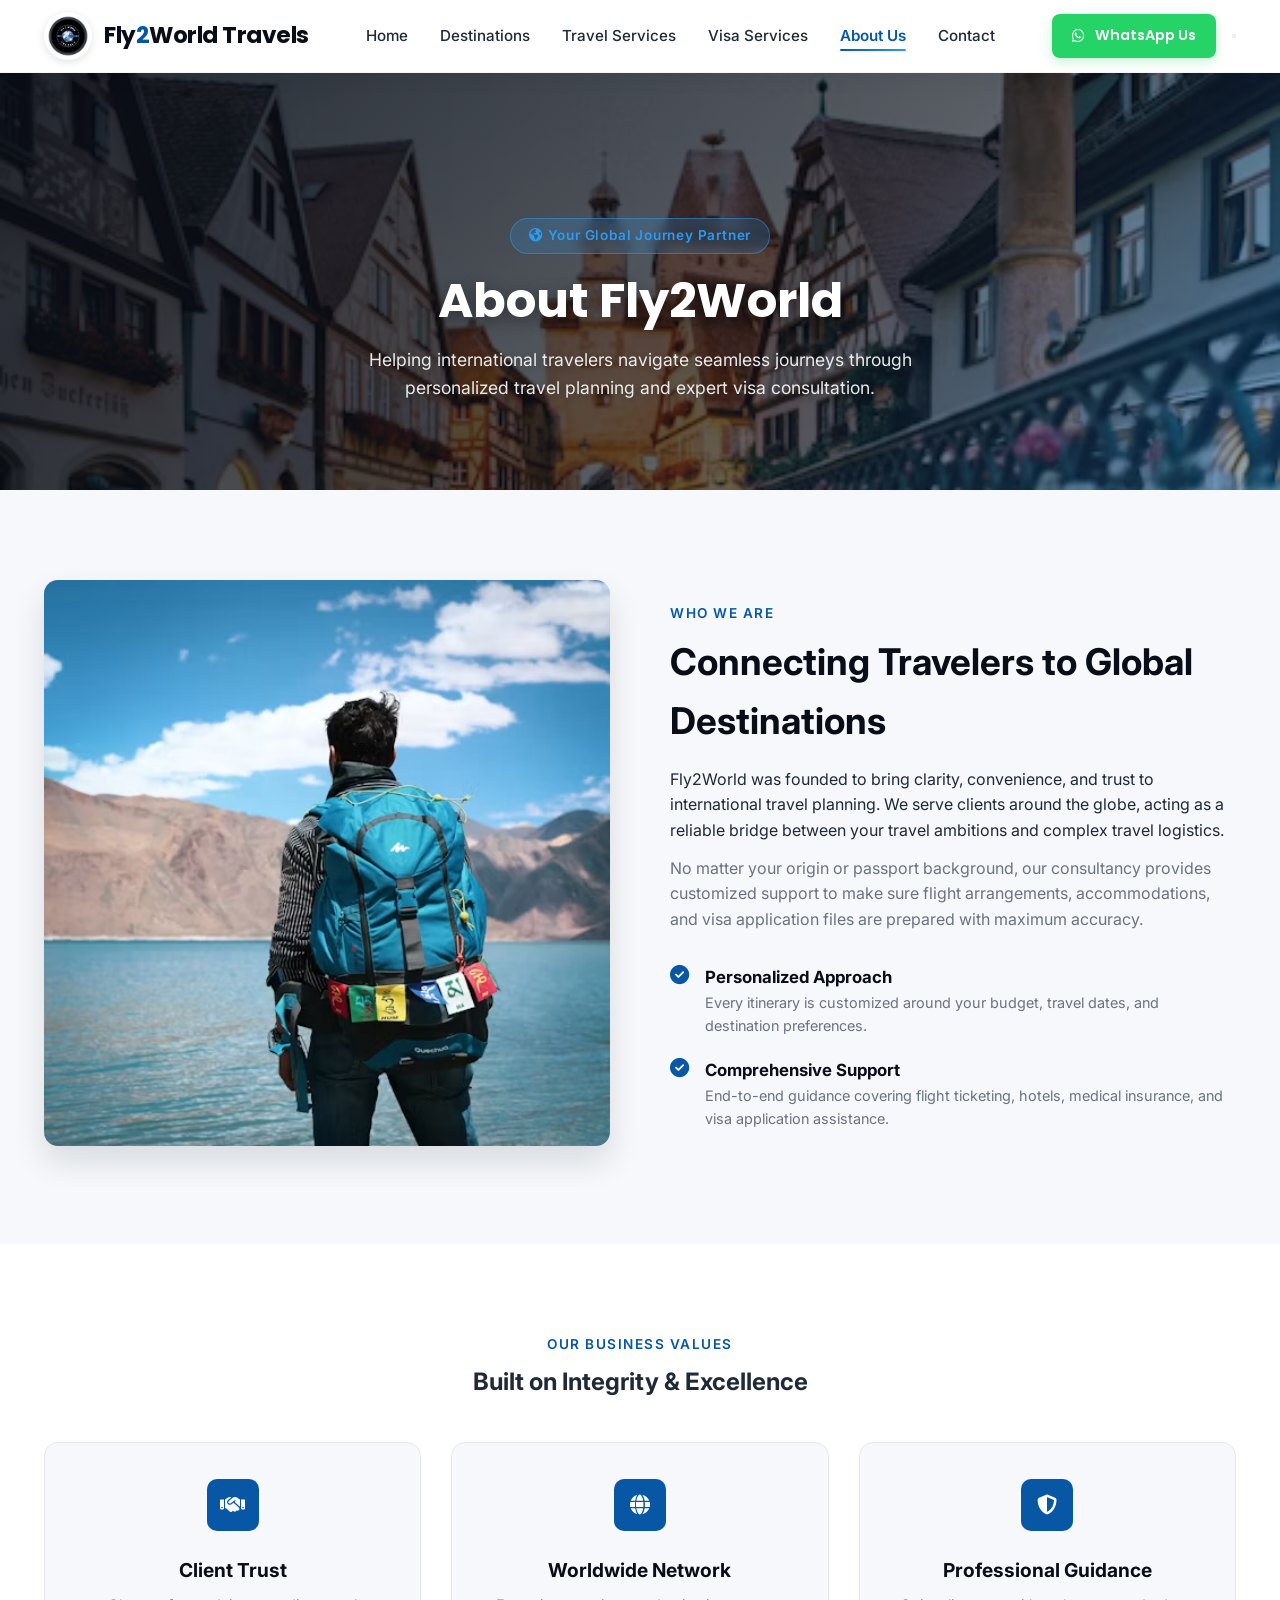
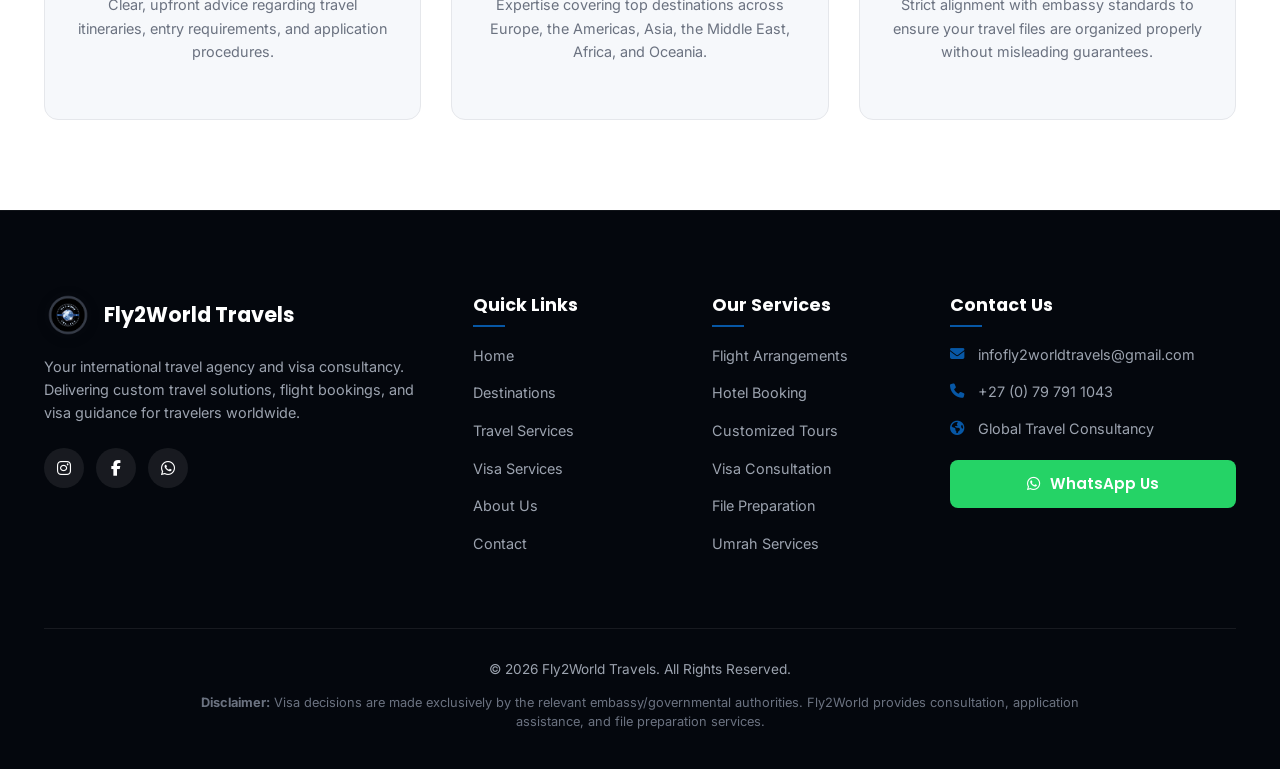
==== commit ea3c730f: "modified navbar" ====
--- a/pages/about.html
+++ b/pages/about.html
@@ -24,7 +24,7 @@
     <div class="nav-container">
       <a href="../index.html" class="brand-logo">
         <img src="../assets/images/logo.png" alt="Fly2World Logo" class="logo-img">
-        <span class="brand-text">Fly<span class="brand-accent">2</span>World</span>
+        <span class="brand-text">Fly<span class="brand-accent">2</span>World Travels</span>
       </a>
       <nav class="nav-menu" id="navMenu">
         <ul>
@@ -131,7 +131,7 @@
         <div class="footer-col brand-col">
           <a href="#" class="footer-logo">
             <img src="../assets/images/logo.png" alt="Fly2World Logo" class="logo-img">
-            <span class="logo-text">Fly2World</span>
+            <span class="logo-text">Fly2World Travels</span>
           </a>
           <p class="footer-desc">
             Your international travel agency and visa consultancy. Delivering custom travel solutions, flight bookings, and visa guidance for travelers worldwide.
@@ -194,7 +194,7 @@
       </div>
 
       <div class="footer-bottom">
-        <p>© 2026 Fly2World. All Rights Reserved.</p>
+        <p>© 2026 Fly2World Travels. All Rights Reserved.</p>
         <p class="disclaimer">
           <strong>Disclaimer:</strong> Visa decisions are made exclusively by the relevant embassy/governmental authorities. Fly2World provides consultation, application assistance, and file preparation services.
         </p>
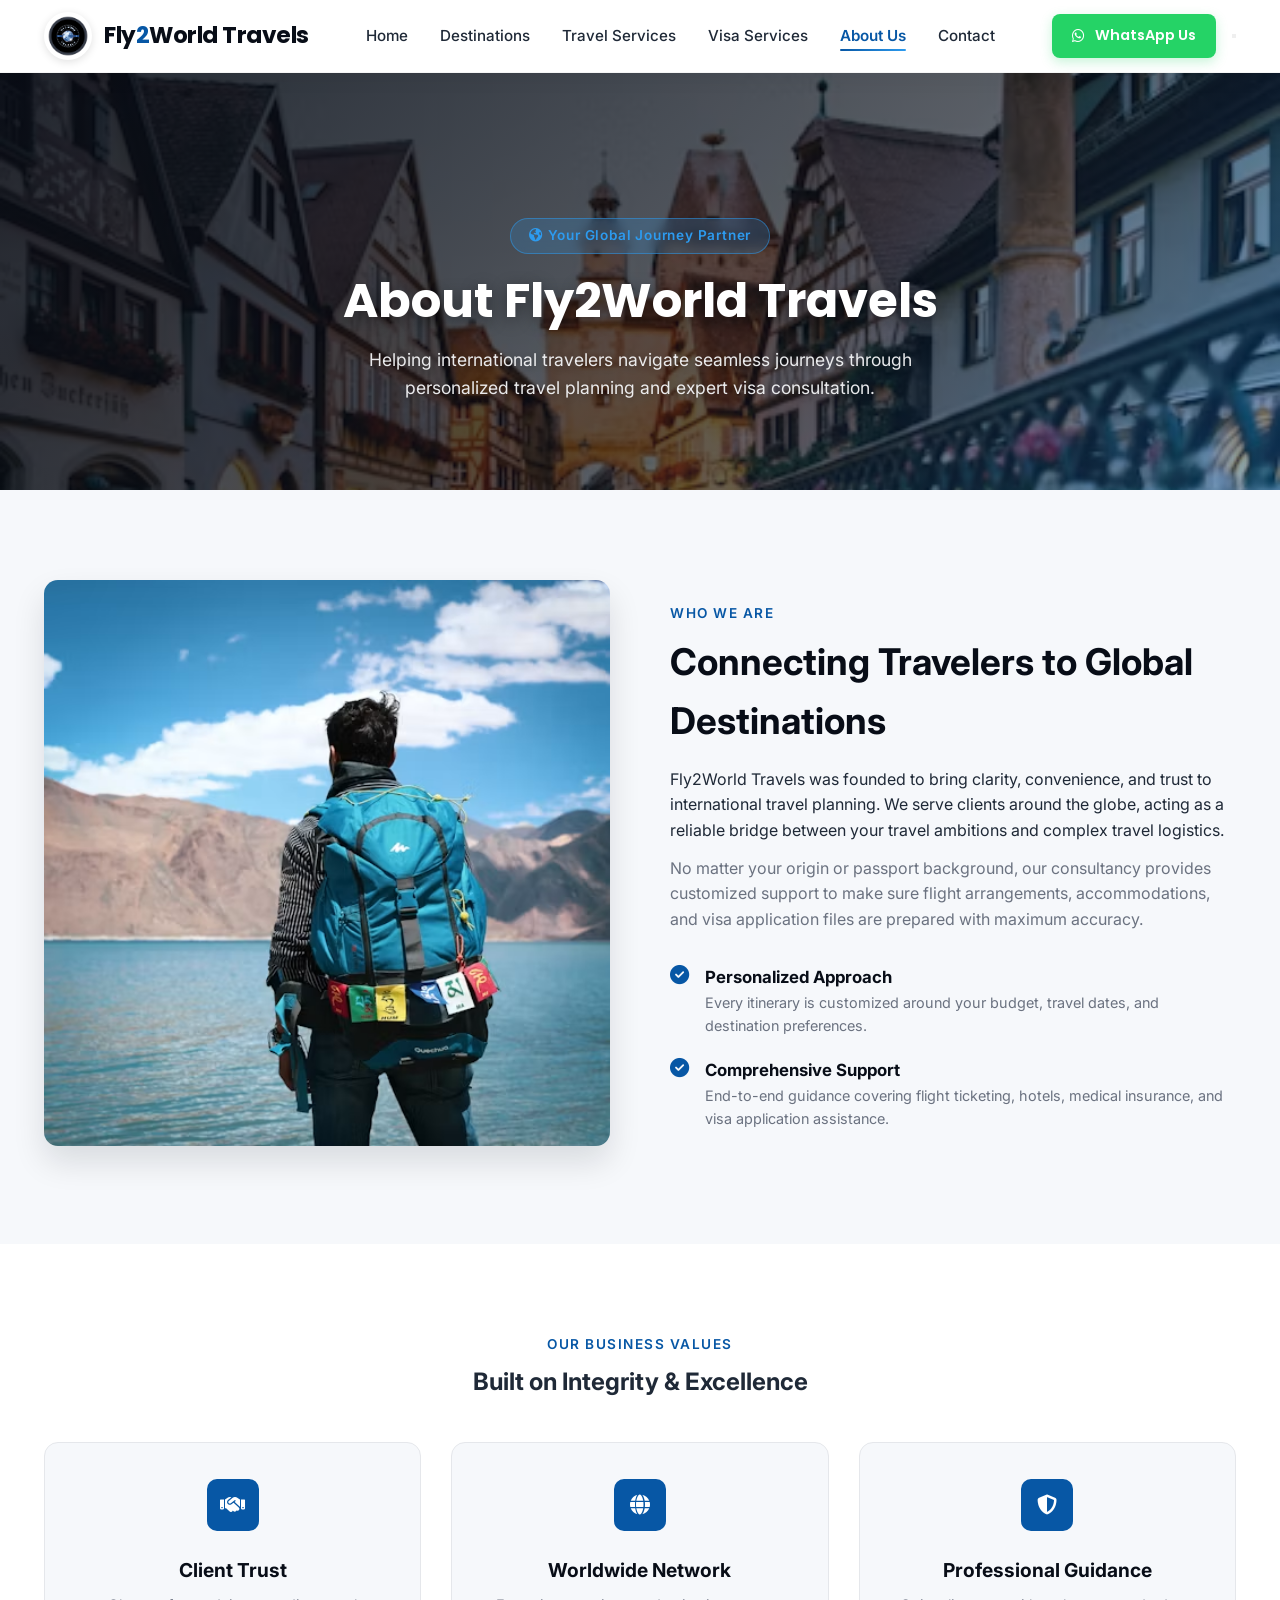
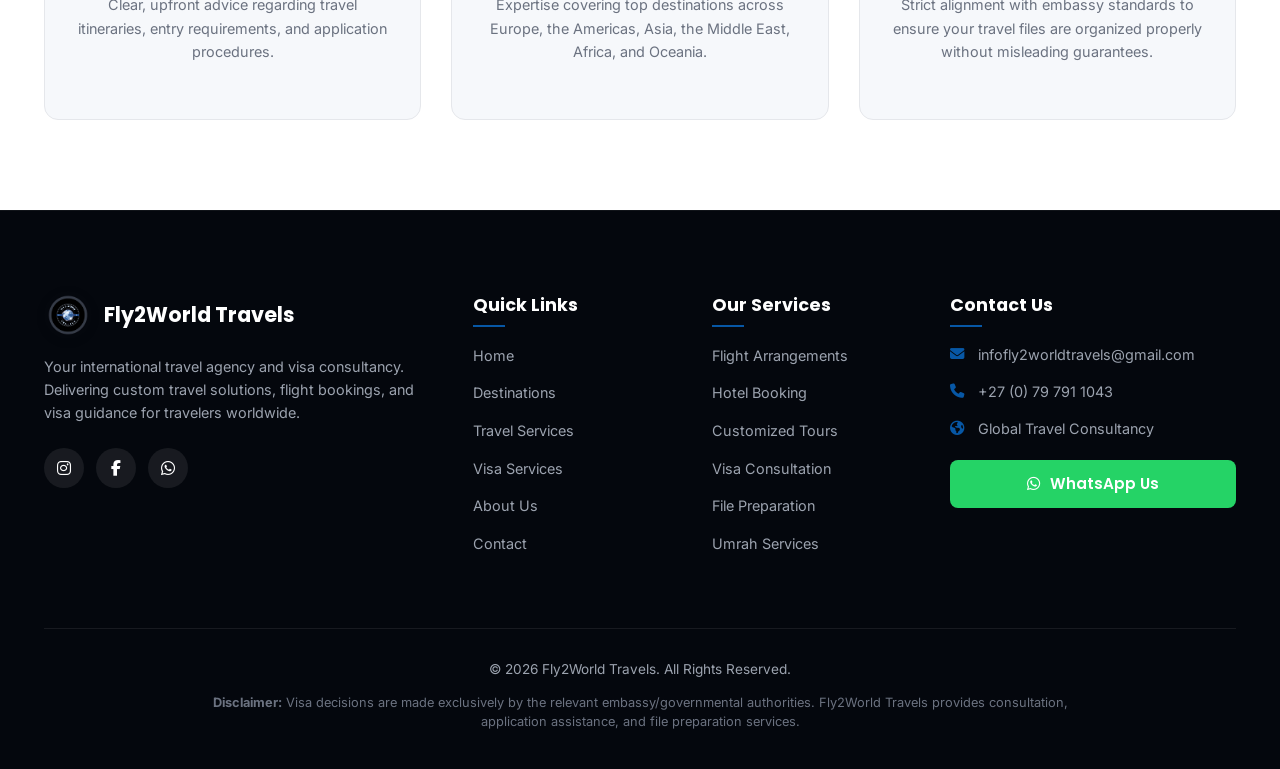
==== commit 03a3b0a9: "Modified business name" ====
--- a/pages/about.html
+++ b/pages/about.html
@@ -52,7 +52,7 @@
     <div class="inner-hero-overlay"></div>
     <div class="container inner-hero-container text-center">
       <span class="hero-badge"><i class="fa-solid fa-earth-americas"></i> Your Global Journey Partner</span>
-      <h1>About Fly2World</h1>
+      <h1>About Fly2World Travels</h1>
       <p>Helping international travelers navigate seamless journeys through personalized travel planning and expert visa consultation.</p>
     </div>
   </section>
@@ -66,7 +66,7 @@
       <div class="why-content">
         <span class="subheading">Who We Are</span>
         <h2>Connecting Travelers to Global Destinations</h2>
-        <p>Fly2World was founded to bring clarity, convenience, and trust to international travel planning. We serve clients around the globe, acting as a reliable bridge between your travel ambitions and complex travel logistics.</p>
+        <p>Fly2World Travels was founded to bring clarity, convenience, and trust to international travel planning. We serve clients around the globe, acting as a reliable bridge between your travel ambitions and complex travel logistics.</p>
         <p class="why-desc-muted">No matter your origin or passport background, our consultancy provides customized support to make sure flight arrangements, accommodations, and visa application files are prepared with maximum accuracy.</p>
         
         <div class="benefits-list">
@@ -196,7 +196,7 @@
       <div class="footer-bottom">
         <p>© 2026 Fly2World Travels. All Rights Reserved.</p>
         <p class="disclaimer">
-          <strong>Disclaimer:</strong> Visa decisions are made exclusively by the relevant embassy/governmental authorities. Fly2World provides consultation, application assistance, and file preparation services.
+          <strong>Disclaimer:</strong> Visa decisions are made exclusively by the relevant embassy/governmental authorities. Fly2World Travels provides consultation, application assistance, and file preparation services.
         </p>
       </div>
     </div>
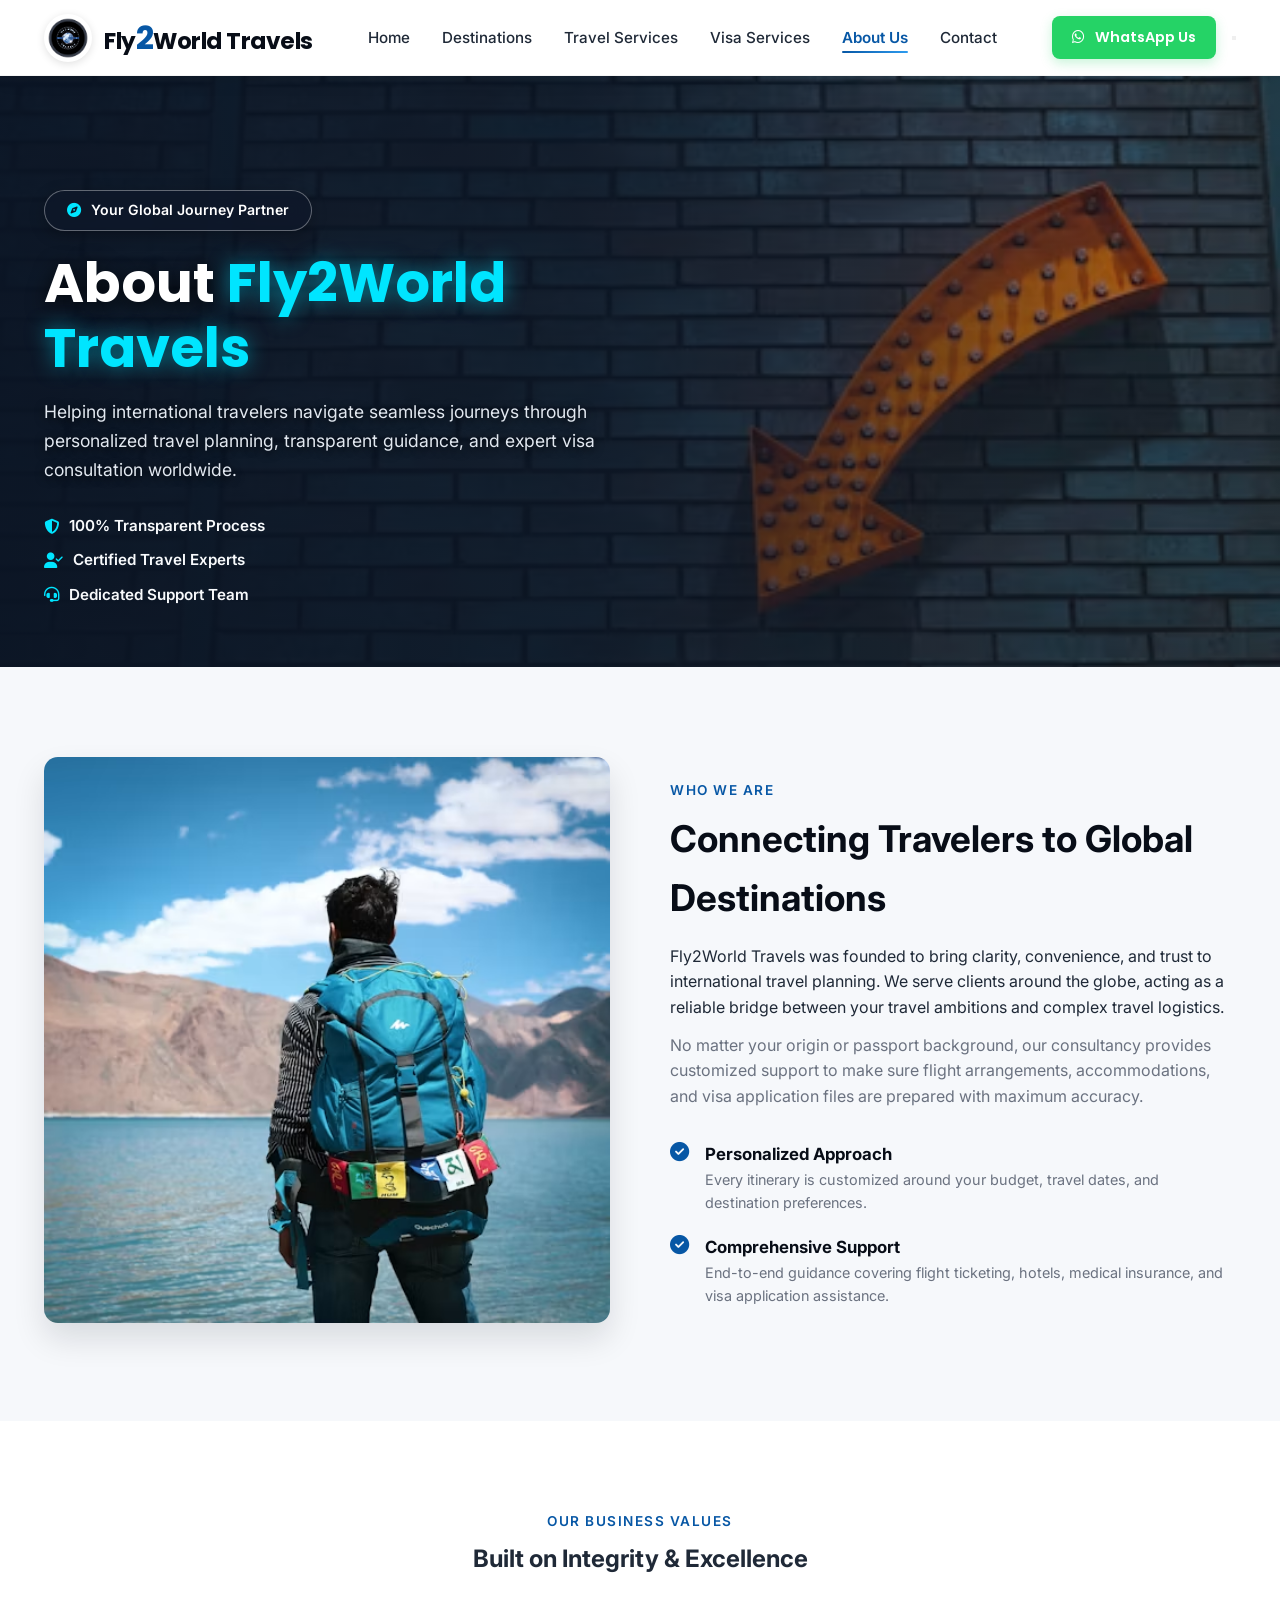
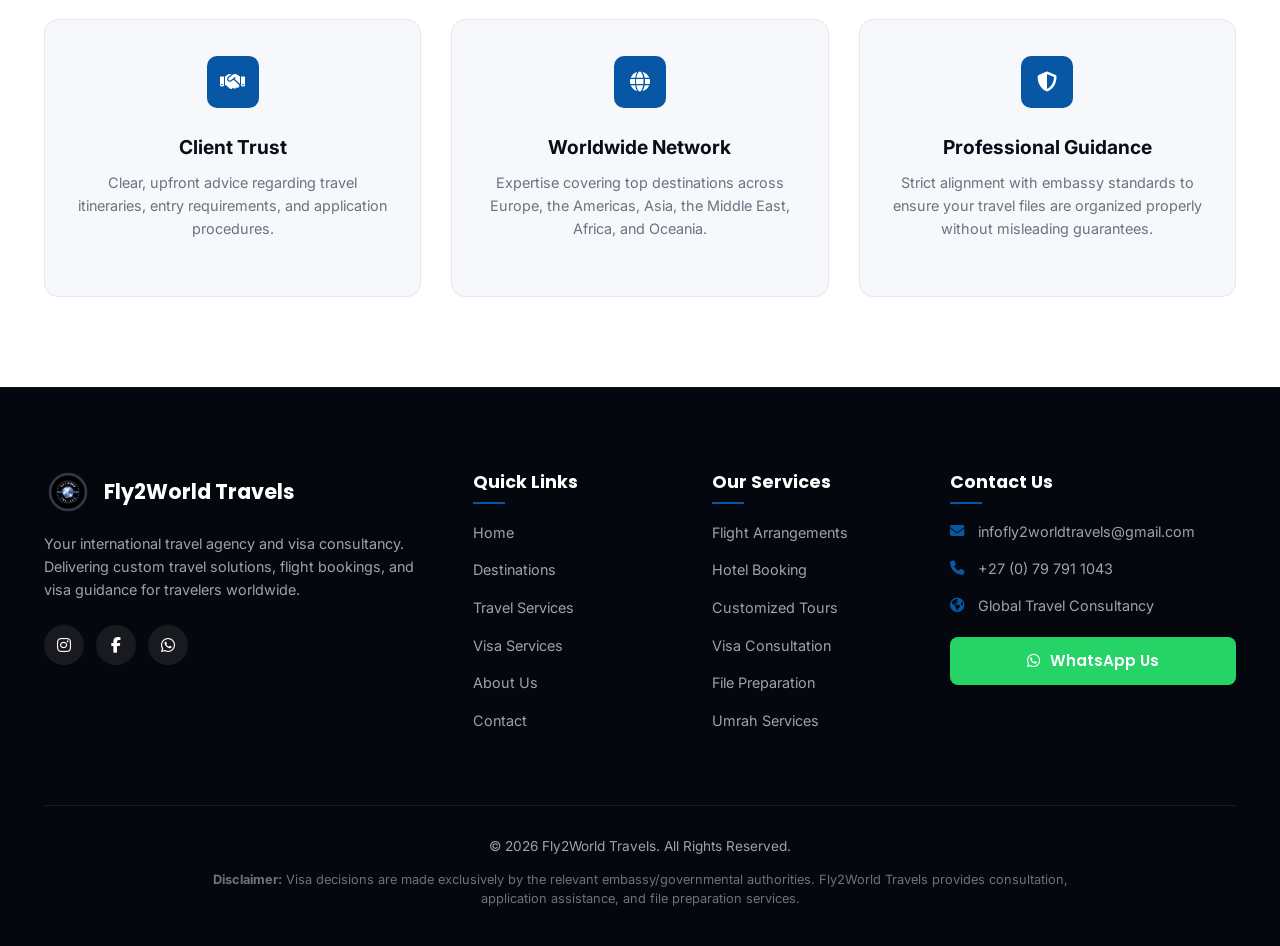
==== commit bbcc7901: "Modified Hero" ====
--- a/pages/about.html
+++ b/pages/about.html
@@ -48,14 +48,35 @@
   </header>
 
   <!-- Inner Hero -->
-  <section class="inner-hero">
-    <div class="inner-hero-overlay"></div>
-    <div class="container inner-hero-container text-center">
-      <span class="hero-badge"><i class="fa-solid fa-earth-americas"></i> Your Global Journey Partner</span>
-      <h1>About Fly2World Travels</h1>
-      <p>Helping international travelers navigate seamless journeys through personalized travel planning and expert visa consultation.</p>
-    </div>
-  </section>
+  <!-- Left-Aligned About Us Hero -->
+<section class="about-hero">
+  <div class="about-hero-overlay"></div>
+  <div class="container about-hero-container">
+    <div class="about-hero-content">
+      
+      <!-- Badge -->
+      <span class="hero-badge">
+        <i class="fa-solid fa-compass"></i> Your Global Journey Partner
+      </span>
+
+      <!-- Heading -->
+      <h1>About <span class="accent-cyan">Fly2World Travels</span></h1>
+      
+      <!-- Subtitle -->
+      <p class="hero-subtitle">
+        Helping international travelers navigate seamless journeys through personalized travel planning, transparent guidance, and expert visa consultation worldwide.
+      </p>
+
+ <!-- Replaces .about-hero-actions -->
+<div class="about-hero-highlights">
+  <div class="highlight-pill"><i class="fa-solid fa-shield-halved"></i> 100% Transparent Process</div>
+  <div class="highlight-pill"><i class="fa-solid fa-user-check"></i> Certified Travel Experts</div>
+  <div class="highlight-pill"><i class="fa-solid fa-headset"></i> Dedicated Support Team</div>
+</div>
+
+    </div>
+  </div>
+</section>
 
   <!-- Story & Vision Section -->
   <section class="section-padding">
--- a/assets/css/style.css
+++ b/assets/css/style.css
@@ -65,7 +65,7 @@
 .btn-primary { background: var(--blue); color: var(--white); }
 .btn-primary:hover { background: var(--sky); transform: translateY(-2px); }
 
-.btn-outline { background: transparent; color: var(--white); border: 2px solid rgba(255,255,255,0.4); }
+.btn-outline { background: transparent; color: var(--white); border: 2px solid rgba(255, 255, 255, 0.4); }
 .btn-outline:hover { background: var(--white); color: var(--navy); border-color: var(--white); }
 
 .btn-whatsapp { background: #25D366; color: var(--white); }
@@ -138,6 +138,7 @@
 
 .brand-accent {
   color: #0757A5;
+  font-size: 2rem;
 }
 
 .nav-menu ul {
@@ -219,9 +220,9 @@
   position: absolute;
   inset: 0;
   background: linear-gradient(
-    135deg, 
-    rgba(8, 13, 23, 0.82) 0%, 
-    rgba(8, 13, 23, 0.55) 60%, 
+    135deg,
+    rgba(8, 13, 23, 0.82) 0%,
+    rgba(8, 13, 23, 0.55) 60%,
     rgba(7, 87, 165, 0.4) 100%
   );
   z-index: 1;
@@ -236,20 +237,6 @@
 .hero-content {
   max-width: 720px;
   color: #FFFFFF;
-}
-
-.hero-badge {
-  display: inline-block;
-  padding: 6px 16px;
-  background: rgba(45, 155, 239, 0.15);
-  border: 1px solid rgba(45, 155, 239, 0.4);
-  color: #2D9BEF;
-  border-radius: 30px;
-  font-size: 0.85rem;
-  font-weight: 600;
-  letter-spacing: 0.5px;
-  margin-bottom: 20px;
-  backdrop-filter: blur(4px);
 }
 
 .hero-content h1 {
@@ -308,73 +295,806 @@
 }
 
 /* ==========================================
-   03. INNER PAGE HERO SECTION
+   03. INNER PAGE HERO SECTION & VARIANTS
    ========================================== */
 .inner-hero {
   position: relative;
-  min-height: 420px;
+  min-height: 560px;
   background: url('../images/destinations/destination-hero-bg.jpeg') center/cover no-repeat;
   display: flex;
   align-items: center;
   justify-content: center;
-  padding-top: 100px;
-  padding-bottom: 40px;
+  padding: 110px 20px 60px;
   margin-top: 70px;
   overflow: hidden;
 }
-
-.inner-hero-overlay {
+/* ==========================================
+   TRAVEL SERVICES HERO (LIGHT & CLEAR IMAGE)
+   ========================================== */
+.travel-services-traditional-hero {
+  position: relative;
+  min-height: 560px;
+  background: url('../images/travelservices-hero-bg.jpeg') center center / cover no-repeat;
+  display: flex;
+  align-items: center;
+  justify-content: center;
+  padding: 120px 20px 70px;
+  margin-top: 70px;
+  overflow: hidden;
+}
+
+/* Lightened Overlay: Lets image details (camera, passport, watch) pop through cleanly */
+.travel-hero-overlay {
   position: absolute;
   inset: 0;
   background: linear-gradient(
-    135deg, 
-    rgba(8, 13, 23, 0.88) 0%, 
-    rgba(8, 13, 23, 0.65) 60%, 
-    rgba(7, 87, 165, 0.45) 100%
+    180deg, 
+    rgba(15, 23, 42, 0.45) 0%, 
+    rgba(15, 23, 42, 0.35) 50%, 
+    rgba(15, 23, 42, 0.55) 100%
   );
   z-index: 1;
 }
 
-.inner-hero-container {
+.travel-hero-container {
   position: relative;
   z-index: 2;
-  max-width: 800px;
+  max-width: 900px;
   margin: 0 auto;
 }
 
-.inner-hero-container .hero-badge {
-  display: inline-block;
-  padding: 6px 18px;
-  background: rgba(45, 155, 239, 0.2);
-  border: 1px solid rgba(45, 155, 239, 0.5);
-  color: #2D9BEF;
+/* Glass Badge with Darker Backdrop for Readability */
+.travel-services-traditional-hero .hero-badge {
+  display: inline-flex;
+  align-items: center;
+  gap: 10px;
+  padding: 8px 22px;
+  background: rgba(15, 23, 42, 0.7);
+  border: 1px solid rgba(255, 255, 255, 0.4);
+  color: #FFFFFF !important;
+  border-radius: 50px;
+  font-size: 0.88rem;
+  font-weight: 600;
+  margin-bottom: 22px;
+  backdrop-filter: blur(12px);
+  -webkit-backdrop-filter: blur(12px);
+  box-shadow: 0 4px 15px rgba(0, 0, 0, 0.2);
+}
+
+.travel-services-traditional-hero .hero-badge i {
+  color: #00E5FF;
+}
+
+/* Heading with Strong Dark Drop Shadow for Crisp Readability */
+.travel-hero-container h1 {
+  font-family: 'Poppins', sans-serif;
+  font-size: 3.4rem;
+  font-weight: 700;
+  line-height: 1.25;
+  color: #FFFFFF !important;
+  margin-bottom: 16px;
+  text-shadow: 0 4px 25px rgba(0, 0, 0, 0.9), 0 2px 8px rgba(0, 0, 0, 0.9);
+}
+
+.accent-cyan {
+  color: #00E5FF !important;
+  text-shadow: 0 0 20px rgba(0, 229, 255, 0.6), 0 3px 12px rgba(0, 0, 0, 0.9);
+}
+
+/* Subtitle */
+.travel-hero-subtitle,
+.travel-hero-container .hero-subtitle {
+  font-family: 'Inter', sans-serif;
+  font-size: 1.15rem;
+  line-height: 1.65;
+  color: #FFFFFF !important;
+  max-width: 740px;
+  margin: 0 auto 28px;
+  text-shadow: 0 2px 12px rgba(0, 0, 0, 0.9), 0 1px 4px rgba(0, 0, 0, 0.9);
+  font-weight: 500;
+}
+
+/* Solid Glassmorphic Service Tags */
+.travel-service-tags {
+  display: flex;
+  align-items: center;
+  justify-content: center;
+  flex-wrap: wrap;
+  gap: 10px;
+  margin-bottom: 35px;
+}
+
+.travel-service-tags span {
+  background: rgba(15, 23, 42, 0.65);
+  border: 1px solid rgba(255, 255, 255, 0.3);
+  color: #FFFFFF;
+  padding: 8px 18px;
   border-radius: 30px;
-  font-size: 0.85rem;
+  font-size: 0.88rem;
+  font-weight: 500;
+  backdrop-filter: blur(8px);
+  -webkit-backdrop-filter: blur(8px);
+  box-shadow: 0 4px 12px rgba(0, 0, 0, 0.2);
+}
+
+.travel-service-tags span:hover {
+  border-color: #00E5FF;
+  transform: translateY(-2px);
+}
+
+.travel-service-tags span i {
+  color: #00E5FF;
+  margin-right: 8px;
+}
+
+/* Action Buttons */
+.travel-hero-actions {
+  display: flex;
+  align-items: center;
+  justify-content: center;
+  gap: 16px;
+}
+
+.travel-hero-actions .btn-primary {
+  background-color: #0757A5;
+  border: 2px solid #0757A5;
+  padding: 14px 32px;
+  font-size: 1rem;
+  box-shadow: 0 8px 20px rgba(7, 87, 165, 0.35);
+}
+
+.travel-hero-actions .btn-primary:hover {
+  background-color: #2D9BEF;
+  border-color: #2D9BEF;
+  transform: translateY(-2px);
+}
+
+/* Mobile Responsiveness */
+@media (max-width: 768px) {
+  .travel-services-traditional-hero {
+    min-height: auto;
+    padding: 110px 15px 50px;
+  }
+
+  .travel-hero-container h1 {
+    font-size: 2.2rem;
+  }
+
+  .travel-hero-actions {
+    flex-direction: column;
+    width: 100%;
+  }
+
+  .travel-hero-actions .btn {
+    width: 100%;
+  }
+}
+/* ==========================================
+   ABOUT US HERO (LEFT-ALIGNED TEXT WITH ARROW BG)
+   ========================================== */
+.about-hero {
+  position: relative;
+  min-height: 540px;
+  /* Brick wall with orange arrow background image */
+  background: url('../images/about-hero-bg.jpeg') center right / cover no-repeat;
+  display: flex;
+  align-items: center;
+  padding: 120px 0 60px;
+  margin-top: 70px;
+  overflow: hidden;
+}
+
+/* Gradient Overlay: Dark on left for high contrast text, transparent on right for arrow visibility */
+.about-hero-overlay {
+  position: absolute;
+  inset: 0;
+  background: linear-gradient(
+    90deg, 
+    rgba(10, 20, 36, 0.95) 0%, 
+    rgba(10, 20, 36, 0.82) 45%, 
+    rgba(10, 20, 36, 0.25) 100%
+  );
+  z-index: 1;
+}
+
+.about-hero-container {
+  position: relative;
+  z-index: 2;
+  width: 100%;
+}
+
+/* Left-Aligned Text Content Container */
+.about-hero-content {
+  max-width: 580px;
+  text-align: left;
+}
+
+.about-hero-content h1 {
+  font-size: 3.2rem;
+  line-height: 1.25;
+  margin-bottom: 18px;
+}
+
+/* Glass Badge */
+.about-hero-content .hero-badge {
+  display: inline-flex;
+  align-items: center;
+  gap: 10px;
+  padding: 8px 22px;
+  background: rgba(15, 23, 42, 0.65);
+  border: 1px solid rgba(255, 255, 255, 0.35);
+  color: #FFFFFF !important;
+  border-radius: 50px;
+  font-size: 0.88rem;
   font-weight: 600;
-  letter-spacing: 0.8px;
-  margin-bottom: 18px;
-  backdrop-filter: blur(6px);
-}
-
-.inner-hero-container h1 {
+  margin-bottom: 20px;
+  backdrop-filter: blur(10px);
+  -webkit-backdrop-filter: blur(10px);
+  box-shadow: 0 4px 15px rgba(0, 0, 0, 0.25);
+}
+
+.about-hero-content .hero-badge i {
+  color: #00E5FF;
+}
+
+/* Heading Styling */
+.about-hero-content h1 {
   font-family: 'Poppins', sans-serif;
-  font-size: 3rem;
+  font-size: 3.4rem;
   font-weight: 700;
   line-height: 1.2;
   color: #FFFFFF !important;
   margin-bottom: 16px;
-  text-shadow: 0 4px 16px rgba(0, 0, 0, 0.4);
-}
-
+  text-shadow: 0 4px 20px rgba(0, 0, 0, 0.8);
+}
+
+.accent-cyan {
+  color: #00E5FF !important;
+  text-shadow: 0 0 20px rgba(0, 229, 255, 0.5);
+}
+
+/* Subtitle */
+.about-hero-content .hero-subtitle {
+  font-family: 'Inter', sans-serif;
+  font-size: 1.1rem;
+  line-height: 1.65;
+  color: #E2E8F0 !important;
+  margin-bottom: 30px;
+  text-shadow: 0 2px 10px rgba(0, 0, 0, 0.8);
+}
+
+.about-hero-highlights {
+  display: flex;
+  flex-direction: column;
+  gap: 10px;
+}
+
+.highlight-pill {
+  display: inline-flex;
+  align-items: center;
+  gap: 10px;
+  font-size: 0.95rem;
+  font-weight: 600;
+  color: #F8FAFC;
+}
+
+.highlight-pill i {
+  color: #00E5FF;
+}
+
+/* Mobile Responsiveness */
+@media (max-width: 768px) {
+  .about-hero {
+    min-height: auto;
+    padding: 110px 15px 50px;
+    background-position: center center;
+  }
+
+  .about-hero-overlay {
+    background: rgba(10, 20, 36, 0.88);
+  }
+
+  .about-hero-content {
+    max-width: 100%;
+    text-align: center;
+  }
+
+  .about-hero-actions {
+    flex-direction: column;
+    width: 100%;
+  }
+
+  .about-hero-actions .btn {
+    width: 100%;
+  }
+
+  .about-hero-content h1 {
+    font-size: 2.3rem;
+  }
+}
+/* ==========================================
+   ELEGANT 2-COLUMN SPLIT VISA HERO
+   ========================================== */
+.visa-split-hero {
+  background: #F8FAFC;
+  padding: 130px 0 70px;
+  position: relative;
+  overflow: hidden;
+}
+/* ==========================================
+   ELEGANT 2-COLUMN SPLIT DESTINATIONS HERO
+   ========================================== */
+.destinations-split-hero {
+  background: #F8FAFC;
+  padding: 130px 0 70px;
+  position: relative;
+  overflow: hidden;
+}
+
+.dest-split-container {
+  display: grid;
+  grid-template-columns: 1.1fr 0.9fr;
+  gap: 50px;
+  align-items: center;
+}
+
+.dest-hero-content {
+  text-align: left;
+}
+
+.dest-hero-content .hero-badge {
+  background: rgba(7, 87, 165, 0.08);
+  border: 1px solid rgba(7, 87, 165, 0.2);
+  color: #0757A5 !important;
+  display: inline-flex;
+  align-items: center;
+  gap: 8px;
+  padding: 6px 18px;
+  border-radius: 30px;
+  font-size: 0.85rem;
+  font-weight: 600;
+  margin-bottom: 20px;
+}
+
+.dest-hero-content h1 {
+  font-family: 'Poppins', sans-serif;
+  font-size: 3rem;
+  font-weight: 700;
+  color: #0F172A !important;
+  line-height: 1.2;
+  margin-bottom: 18px;
+}
+
+.dest-hero-content .hero-desc {
+  font-family: 'Inter', sans-serif;
+  font-size: 1.05rem;
+  color: #475569 !important;
+  line-height: 1.65;
+  margin-bottom: 28px;
+}
+
+/* Search Box Styling for Light Background */
+.dest-hero-content .hero-search-box {
+  display: flex;
+  align-items: center;
+  background: #FFFFFF;
+  padding: 6px 8px 6px 20px;
+  border-radius: 50px;
+  max-width: 100%;
+  margin: 0 0 16px 0;
+  box-shadow: 0 10px 25px rgba(15, 23, 42, 0.08);
+  border: 1px solid #E2E8F0;
+}
+
+.dest-hero-content .hero-search-box .search-icon {
+  color: #64748B;
+  font-size: 1.1rem;
+  margin-right: 12px;
+}
+
+.dest-hero-content .hero-search-box input {
+  border: none;
+  outline: none;
+  width: 100%;
+  font-size: 0.95rem;
+  font-family: 'Inter', sans-serif;
+  color: #0F172A;
+  background: transparent;
+}
+
+.dest-hero-content .hero-search-box .btn-search {
+  background: #0757A5;
+  color: #FFFFFF;
+  border: none;
+  padding: 10px 24px;
+  border-radius: 40px;
+  font-weight: 600;
+  cursor: pointer;
+  display: flex;
+  align-items: center;
+  gap: 8px;
+  transition: all 0.3s ease;
+  white-space: nowrap;
+}
+
+.dest-hero-content .hero-search-box .btn-search:hover {
+  background: #2D9BEF;
+  transform: translateY(-1px);
+}
+
+/* Quick Tags */
+.dest-hero-content .hero-quick-tags {
+  display: flex;
+  align-items: center;
+  flex-wrap: wrap;
+  gap: 8px;
+  font-size: 0.85rem;
+  color: #64748B;
+}
+
+.dest-hero-content .hero-quick-tags button {
+  background: #FFFFFF;
+  border: 1px solid #CBD5E1;
+  color: #334155;
+  padding: 4px 14px;
+  border-radius: 20px;
+  font-size: 0.8rem;
+  cursor: pointer;
+  transition: all 0.2s ease;
+}
+
+.dest-hero-content .hero-quick-tags button:hover {
+  background: #0757A5;
+  color: #FFFFFF;
+  border-color: #0757A5;
+  font-weight: 600;
+}
+
+/* Right Column Image & Framing */
+.dest-hero-image-wrapper {
+  position: relative;
+}
+
+/* Mobile Responsiveness */
+@media (max-width: 992px) {
+  .dest-split-container {
+    grid-template-columns: 1fr;
+    gap: 40px;
+  }
+  .dest-hero-content {
+    text-align: center;
+  }
+  .dest-hero-content .hero-quick-tags {
+    justify-content: center;
+  }
+}
+
+.visa-split-container {
+  display: grid;
+  grid-template-columns: 1.1fr 0.9fr;
+  gap: 50px;
+  align-items: center;
+}
+
+/* Left Content */
+.visa-hero-content {
+  text-align: left;
+}
+
+.visa-hero-content .hero-badge {
+  background: rgba(7, 87, 165, 0.08);
+  border: 1px solid rgba(7, 87, 165, 0.2);
+  color: #0757A5 !important;
+  display: inline-flex;
+  align-items: center;
+  gap: 8px;
+  padding: 6px 18px;
+  border-radius: 30px;
+  font-size: 0.85rem;
+  font-weight: 600;
+  margin-bottom: 20px;
+}
+
+.visa-hero-content h1 {
+  font-family: 'Poppins', sans-serif;
+  font-size: 3rem;
+  font-weight: 700;
+  color: #0F172A !important;
+  line-height: 1.2;
+  margin-bottom: 18px;
+  text-shadow: none !important;
+}
+
+.accent-blue {
+  color: #0757A5 !important;
+}
+
+.visa-hero-content .hero-desc {
+  font-family: 'Inter', sans-serif;
+  font-size: 1.05rem;
+  color: #475569 !important;
+  line-height: 1.65;
+  margin-bottom: 28px;
+}
+
+/* Feature Check Pills */
+.visa-hero-features {
+  display: flex;
+  flex-direction: column;
+  gap: 12px;
+  margin-bottom: 32px;
+}
+
+.feature-pill {
+  display: flex;
+  align-items: center;
+  gap: 10px;
+  font-size: 0.95rem;
+  font-weight: 600;
+  color: #1E293B;
+}
+
+.feature-pill i {
+  color: #00E5FF;
+  font-size: 1.1rem;
+}
+
+.hero-cta-buttons {
+  display: flex;
+  gap: 16px;
+  align-items: center;
+}
+
+/* Right Column Image & Framing */
+.visa-hero-image-wrapper {
+  position: relative;
+}
+
+.image-frame {
+  width: 100%;
+  height: 420px;
+  border-radius: 24px;
+  overflow: hidden;
+  box-shadow: 0 20px 40px rgba(15, 23, 42, 0.12);
+  border: 4px solid #FFFFFF;
+}
+
+.image-frame img {
+  width: 100%;
+  height: 100%;
+  object-fit: cover;
+}
+
+/* Floating Glass Badges */
+.floating-badge {
+  position: absolute;
+  background: rgba(255, 255, 255, 0.92);
+  backdrop-filter: blur(12px);
+  padding: 12px 20px;
+  border-radius: 16px;
+  box-shadow: 0 12px 30px rgba(0, 0, 0, 0.12);
+  display: flex;
+  align-items: center;
+  gap: 14px;
+  border: 1px solid rgba(255, 255, 255, 0.8);
+}
+
+.badge-top-right {
+  top: -20px;
+  right: -20px;
+}
+
+.badge-bottom-left {
+  bottom: -20px;
+  left: -20px;
+}
+
+.floating-badge i {
+  font-size: 1.5rem;
+  color: #0757A5;
+}
+
+.floating-badge i.icon-green {
+  color: #25D366;
+}
+
+.floating-badge strong {
+  display: block;
+  font-size: 0.95rem;
+  color: #0F172A;
+  font-family: 'Poppins', sans-serif;
+}
+
+.floating-badge span {
+  font-size: 0.75rem;
+  color: #64748B;
+}
+
+.inner-hero-container {
+  position: relative;
+  z-index: 2;
+  max-width: 920px;
+  margin: 0 auto;
+}
+
+/* Glassmorphism Badge */
+.hero-badge {
+  display: inline-flex;
+  align-items: center;
+  gap: 10px;
+  padding: 8px 22px;
+  background: rgba(255, 255, 255, 0.12);
+  border: 1px solid rgba(255, 255, 255, 0.3);
+  color: #FFFFFF !important;
+  border-radius: 50px;
+  font-size: 0.88rem;
+  font-weight: 600;
+  margin-bottom: 20px;
+  backdrop-filter: blur(10px);
+  -webkit-backdrop-filter: blur(10px);
+}
+
+.hero-badge i {
+  color: #00E5FF;
+}
+
+/* Headings */
+.inner-hero-container h1 {
+  font-family: 'Poppins', sans-serif;
+  font-size: 3.5rem;
+  font-weight: 700;
+  line-height: 1.2;
+  color: #FFFFFF !important;
+  margin-bottom: 14px;
+  text-shadow: 0 4px 20px rgba(0, 0, 0, 0.6);
+}
+
+.accent-gold,
+.gradient-text {
+  color: #00E5FF !important;
+  text-shadow: 0 0 20px rgba(0, 229, 255, 0.4);
+}
+
+.brand-glow {
+  color: #00E5FF;
+}
+
+/* Subtitle */
+.hero-subtitle,
 .inner-hero-container p {
   font-family: 'Inter', sans-serif;
-  font-size: 1.1rem;
+  font-size: 1.15rem;
   line-height: 1.6;
-  color: #F3F4F6 !important;
-  max-width: 640px;
-  margin: 0 auto;
-  opacity: 0.95;
-  text-shadow: 0 2px 8px rgba(0, 0, 0, 0.3);
+  color: #E2E8F0 !important;
+  max-width: 720px;
+  margin: 0 auto 28px;
+}
+
+/* Search Box */
+.hero-search-box {
+  display: flex;
+  align-items: center;
+  background: rgba(255, 255, 255, 0.95);
+  padding: 6px 8px 6px 20px;
+  border-radius: 50px;
+  max-width: 680px;
+  margin: 0 auto 16px;
+  box-shadow: 0 12px 35px rgba(0, 0, 0, 0.35);
+  border: 2px solid rgba(255, 255, 255, 0.8);
+}
+
+.hero-search-box .search-icon {
+  color: #64748B;
+  font-size: 1.2rem;
+  margin-right: 12px;
+}
+
+.hero-search-box input {
+  border: none;
+  outline: none;
+  width: 100%;
+  font-size: 1rem;
+  font-family: 'Inter', sans-serif;
+  color: #0F172A;
+  background: transparent;
+}
+
+.hero-search-box .btn-search {
+  background: #0052CC;
+  color: #FFFFFF;
+  border: none;
+  padding: 12px 28px;
+  border-radius: 40px;
+  font-weight: 600;
+  cursor: pointer;
+  display: flex;
+  align-items: center;
+  gap: 8px;
+  transition: all 0.3s ease;
+  white-space: nowrap;
+}
+
+.hero-search-box .btn-search:hover {
+  background: #003D99;
+  transform: translateY(-1px);
+}
+
+/* Quick Filter Chips */
+.hero-quick-tags {
+  display: flex;
+  align-items: center;
+  justify-content: center;
+  flex-wrap: wrap;
+  gap: 8px;
+  margin-bottom: 35px;
+  font-size: 0.85rem;
+  color: #94A3B8;
+}
+
+.hero-quick-tags button {
+  background: rgba(255, 255, 255, 0.15);
+  border: 1px solid rgba(255, 255, 255, 0.25);
+  color: #FFFFFF;
+  padding: 4px 14px;
+  border-radius: 20px;
+  font-size: 0.8rem;
+  cursor: pointer;
+  transition: all 0.2s ease;
+}
+
+.hero-quick-tags button:hover {
+  background: #00E5FF;
+  color: #0F172A;
+  border-color: #00E5FF;
+  font-weight: 600;
+}
+
+/* Glassmorphic Stats Container */
+.hero-stats-bar {
+  display: inline-flex;
+  align-items: center;
+  justify-content: center;
+  gap: 30px;
+  padding: 16px 36px;
+  background: rgba(15, 23, 42, 0.7);
+  border: 1px solid rgba(255, 255, 255, 0.2);
+  backdrop-filter: blur(16px);
+  -webkit-backdrop-filter: blur(16px);
+  border-radius: 20px;
+  box-shadow: 0 15px 35px rgba(0, 0, 0, 0.4);
+}
+
+.stat-box {
+  display: flex;
+  align-items: center;
+  gap: 12px;
+  text-align: left;
+}
+
+.stat-box i {
+  font-size: 1.7rem;
+  color: #00E5FF;
+}
+
+.stat-box strong {
+  display: block;
+  font-size: 1.15rem;
+  color: #FFFFFF;
+  line-height: 1.1;
+  font-weight: 700;
+}
+
+.stat-box span {
+  font-size: 0.78rem;
+  color: #94A3B8;
+  text-transform: uppercase;
+  letter-spacing: 0.5px;
+}
+
+.stat-divider {
+  width: 1px;
+  height: 32px;
+  background: rgba(255, 255, 255, 0.2);
 }
 
 /* ==========================================
@@ -743,11 +1463,11 @@
 }
 
 .banner-custom {
-  background: linear-gradient(rgba(8,13,23,0.75), rgba(8,13,23,0.75)), url('https://images.unsplash.com/photo-1507525428034-b723cf961d3e?q=80&w=800&auto=format&fit=crop') center/cover;
+  background: linear-gradient(rgba(8, 13, 23, 0.75), rgba(8, 13, 23, 0.75)), url('https://images.unsplash.com/photo-1507525428034-b723cf961d3e?q=80&w=800&auto=format&fit=crop') center/cover;
 }
 
 .banner-umrah {
-  background: linear-gradient(rgba(8,13,23,0.75), rgba(8,13,23,0.75)), url('https://images.unsplash.com/photo-1565552070098-0073a8ad65a7?q=80&w=800&auto=format&fit=crop') center/cover;
+  background: linear-gradient(rgba(8, 13, 23, 0.75), rgba(8, 13, 23, 0.75)), url('https://images.unsplash.com/photo-1565552070098-0073a8ad65a7?q=80&w=800&auto=format&fit=crop') center/cover;
 }
 
 /* Steps */
@@ -1071,7 +1791,7 @@
   justify-content: center;
   color: var(--white);
   font-size: 1.8rem;
-  box-shadow: 0 8px 24px rgba(37,211,102,0.4);
+  box-shadow: 0 8px 24px rgba(37, 211, 102, 0.4);
   z-index: 999;
   text-decoration: none;
   transition: var(--transition);
@@ -1209,4 +1929,61 @@
   color: #6B7280;
   font-size: 0.8rem;
   line-height: 1.5;
+}
+
+/* ==========================================
+   11. RESPONSIVE MEDIA QUERIES
+   ========================================== */
+@media (max-width: 992px) {
+  .visa-split-container {
+    grid-template-columns: 1fr;
+    gap: 40px;
+  }
+  .visa-hero-content {
+    text-align: center;
+  }
+  .visa-hero-features {
+    align-items: center;
+  }
+  .hero-cta-buttons {
+    justify-content: center;
+  }
+  .floating-badge {
+    position: relative;
+    top: auto;
+    left: auto;
+    right: auto;
+    bottom: auto;
+    margin-top: 15px;
+  }
+}
+
+@media (max-width: 768px) {
+  .inner-hero-container h1,
+  .visa-hero h1 {
+    font-size: 2.3rem;
+  }
+
+  .hero-search-box {
+    flex-direction: column;
+    padding: 12px;
+    border-radius: 20px;
+    gap: 10px;
+  }
+
+  .hero-search-box .btn-search {
+    width: 100%;
+    justify-content: center;
+  }
+
+  .hero-stats-bar {
+    flex-direction: column;
+    gap: 16px;
+    padding: 20px;
+    width: 100%;
+  }
+
+  .stat-divider {
+    display: none;
+  }
 }
--- a/assets/css/responsive.css
+++ b/assets/css/responsive.css
@@ -86,8 +86,31 @@
     gap: 16px;
     align-items: center;
   }
-
-
+/* Responsive adjustments */
+@media (max-width: 768px) {
+  .inner-hero-container h1 {
+    font-size: 2.3rem;
+  }
+  .hero-search-box {
+    flex-direction: column;
+    padding: 12px;
+    border-radius: 20px;
+    gap: 10px;
+  }
+  .hero-search-box .btn-search {
+    width: 100%;
+    justify-content: center;
+  }
+  .hero-stats-bar {
+    flex-direction: column;
+    gap: 16px;
+    padding: 20px;
+    width: 100%;
+  }
+  .stat-divider {
+    display: none;
+  }
+}
   /* Hero Section Responsiveness */
   .hero-section {
     height: auto;
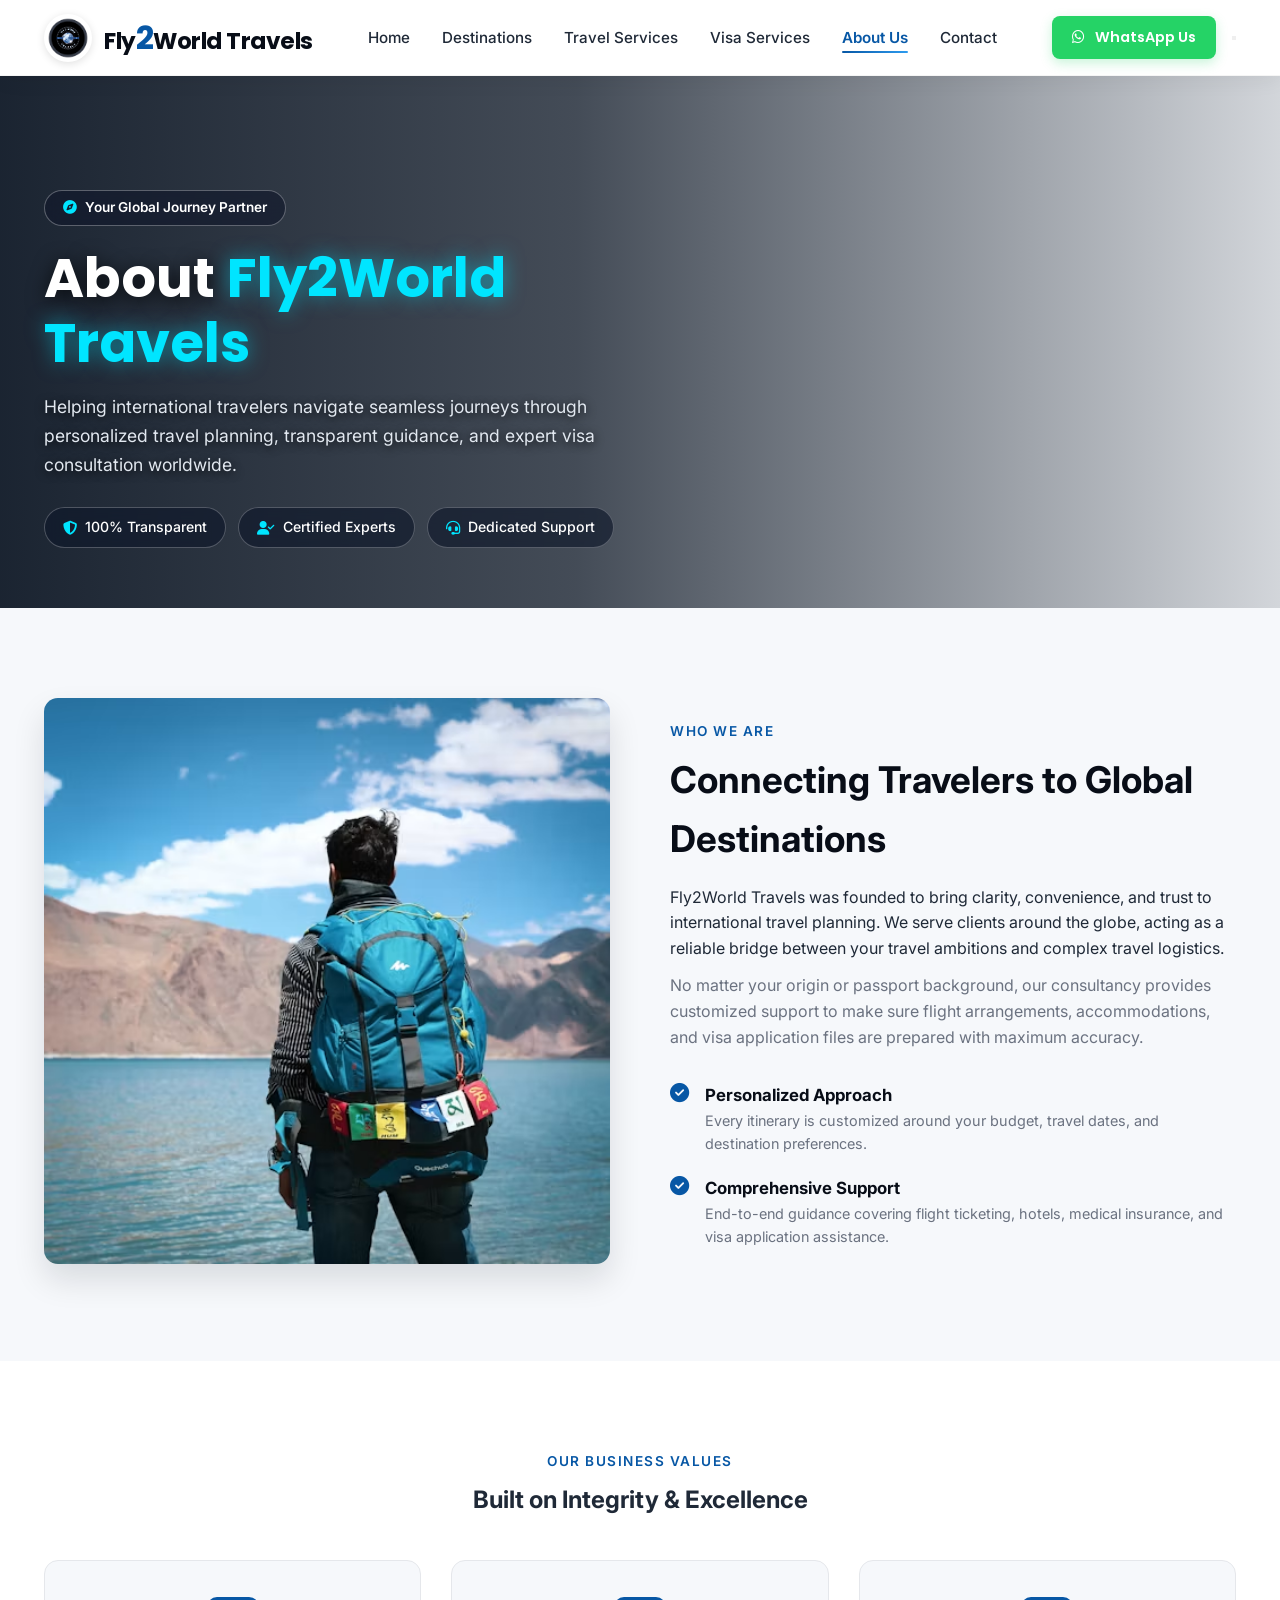
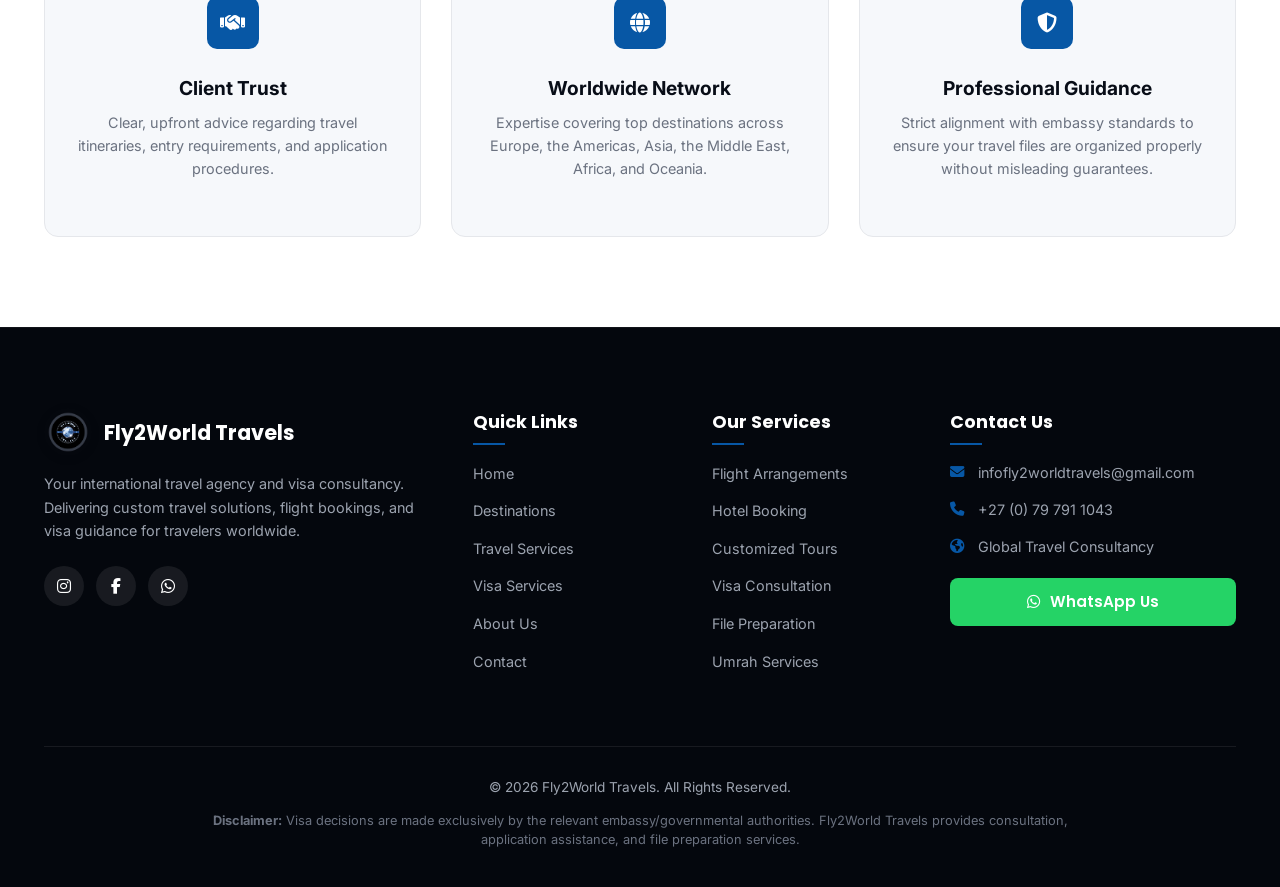
==== commit a9cbc61a: "Added more destinations" ====
--- a/pages/about.html
+++ b/pages/about.html
@@ -49,30 +49,28 @@
 
   <!-- Inner Hero -->
   <!-- Left-Aligned About Us Hero -->
-<section class="about-hero">
+<!-- Clean Full-Width About Us Hero -->
+<section class="about-minimal-hero">
   <div class="about-hero-overlay"></div>
   <div class="container about-hero-container">
     <div class="about-hero-content">
       
-      <!-- Badge -->
       <span class="hero-badge">
         <i class="fa-solid fa-compass"></i> Your Global Journey Partner
       </span>
 
-      <!-- Heading -->
       <h1>About <span class="accent-cyan">Fly2World Travels</span></h1>
       
-      <!-- Subtitle -->
       <p class="hero-subtitle">
         Helping international travelers navigate seamless journeys through personalized travel planning, transparent guidance, and expert visa consultation worldwide.
       </p>
 
- <!-- Replaces .about-hero-actions -->
-<div class="about-hero-highlights">
-  <div class="highlight-pill"><i class="fa-solid fa-shield-halved"></i> 100% Transparent Process</div>
-  <div class="highlight-pill"><i class="fa-solid fa-user-check"></i> Certified Travel Experts</div>
-  <div class="highlight-pill"><i class="fa-solid fa-headset"></i> Dedicated Support Team</div>
-</div>
+      <!-- Clean Horizontal Value Chips -->
+      <div class="about-inline-features">
+        <span><i class="fa-solid fa-shield-halved"></i> 100% Transparent</span>
+        <span><i class="fa-solid fa-user-check"></i> Certified Experts</span>
+        <span><i class="fa-solid fa-headset"></i> Dedicated Support</span>
+      </div>
 
     </div>
   </div>
--- a/assets/css/style.css
+++ b/assets/css/style.css
@@ -470,13 +470,12 @@
   }
 }
 /* ==========================================
-   ABOUT US HERO (LEFT-ALIGNED TEXT WITH ARROW BG)
+   MINIMAL FULL-WIDTH ABOUT US HERO
    ========================================== */
-.about-hero {
+.about-minimal-hero {
   position: relative;
-  min-height: 540px;
-  /* Brick wall with orange arrow background image */
-  background: url('../images/about-hero-bg.jpeg') center right / cover no-repeat;
+  min-height: 520px;
+  background: url('https://images.unsplash.com/photo-1522071820081-009f0129c71c?auto=format&fit=crop&w=1920&q=80') center right / cover no-repeat;
   display: flex;
   align-items: center;
   padding: 120px 0 60px;
@@ -484,15 +483,15 @@
   overflow: hidden;
 }
 
-/* Gradient Overlay: Dark on left for high contrast text, transparent on right for arrow visibility */
+/* Smooth gradient overlay: Dark on left for text readability, fading completely on right */
 .about-hero-overlay {
   position: absolute;
   inset: 0;
   background: linear-gradient(
     90deg, 
-    rgba(10, 20, 36, 0.95) 0%, 
-    rgba(10, 20, 36, 0.82) 45%, 
-    rgba(10, 20, 36, 0.25) 100%
+    rgba(8, 18, 32, 0.92) 0%, 
+    rgba(8, 18, 32, 0.75) 45%, 
+    rgba(8, 18, 32, 0.15) 100%
   );
   z-index: 1;
 }
@@ -503,41 +502,32 @@
   width: 100%;
 }
 
-/* Left-Aligned Text Content Container */
 .about-hero-content {
-  max-width: 580px;
+  max-width: 620px;
   text-align: left;
 }
 
-.about-hero-content h1 {
-  font-size: 3.2rem;
-  line-height: 1.25;
-  margin-bottom: 18px;
-}
-
-/* Glass Badge */
+/* Badge */
 .about-hero-content .hero-badge {
   display: inline-flex;
   align-items: center;
-  gap: 10px;
-  padding: 8px 22px;
-  background: rgba(15, 23, 42, 0.65);
-  border: 1px solid rgba(255, 255, 255, 0.35);
+  gap: 8px;
+  padding: 6px 18px;
+  background: rgba(15, 23, 42, 0.6);
+  border: 1px solid rgba(255, 255, 255, 0.3);
   color: #FFFFFF !important;
-  border-radius: 50px;
-  font-size: 0.88rem;
+  border-radius: 30px;
+  font-size: 0.85rem;
   font-weight: 600;
   margin-bottom: 20px;
-  backdrop-filter: blur(10px);
-  -webkit-backdrop-filter: blur(10px);
-  box-shadow: 0 4px 15px rgba(0, 0, 0, 0.25);
+  backdrop-filter: blur(8px);
 }
 
 .about-hero-content .hero-badge i {
   color: #00E5FF;
 }
 
-/* Heading Styling */
+/* Heading */
 .about-hero-content h1 {
   font-family: 'Poppins', sans-serif;
   font-size: 3.4rem;
@@ -559,57 +549,55 @@
   font-size: 1.1rem;
   line-height: 1.65;
   color: #E2E8F0 !important;
-  margin-bottom: 30px;
+  margin-bottom: 28px;
   text-shadow: 0 2px 10px rgba(0, 0, 0, 0.8);
 }
 
-.about-hero-highlights {
-  display: flex;
-  flex-direction: column;
-  gap: 10px;
-}
-
-.highlight-pill {
+/* Inline Value Chips (No Boxes) */
+.about-inline-features {
+  display: flex;
+  align-items: center;
+  flex-wrap: wrap;
+  gap: 12px;
+}
+
+.about-inline-features span {
   display: inline-flex;
   align-items: center;
-  gap: 10px;
-  font-size: 0.95rem;
-  font-weight: 600;
-  color: #F8FAFC;
-}
-
-.highlight-pill i {
+  gap: 8px;
+  background: rgba(15, 23, 42, 0.65);
+  border: 1px solid rgba(255, 255, 255, 0.25);
+  color: #FFFFFF;
+  padding: 8px 18px;
+  border-radius: 30px;
+  font-size: 0.88rem;
+  font-weight: 500;
+  backdrop-filter: blur(8px);
+}
+
+.about-inline-features span i {
   color: #00E5FF;
 }
 
 /* Mobile Responsiveness */
 @media (max-width: 768px) {
-  .about-hero {
+  .about-minimal-hero {
     min-height: auto;
     padding: 110px 15px 50px;
     background-position: center center;
   }
-
   .about-hero-overlay {
-    background: rgba(10, 20, 36, 0.88);
-  }
-
+    background: rgba(8, 18, 32, 0.88);
+  }
   .about-hero-content {
     max-width: 100%;
     text-align: center;
   }
-
-  .about-hero-actions {
-    flex-direction: column;
-    width: 100%;
-  }
-
-  .about-hero-actions .btn {
-    width: 100%;
-  }
-
   .about-hero-content h1 {
     font-size: 2.3rem;
+  }
+  .about-inline-features {
+    justify-content: center;
   }
 }
 /* ==========================================
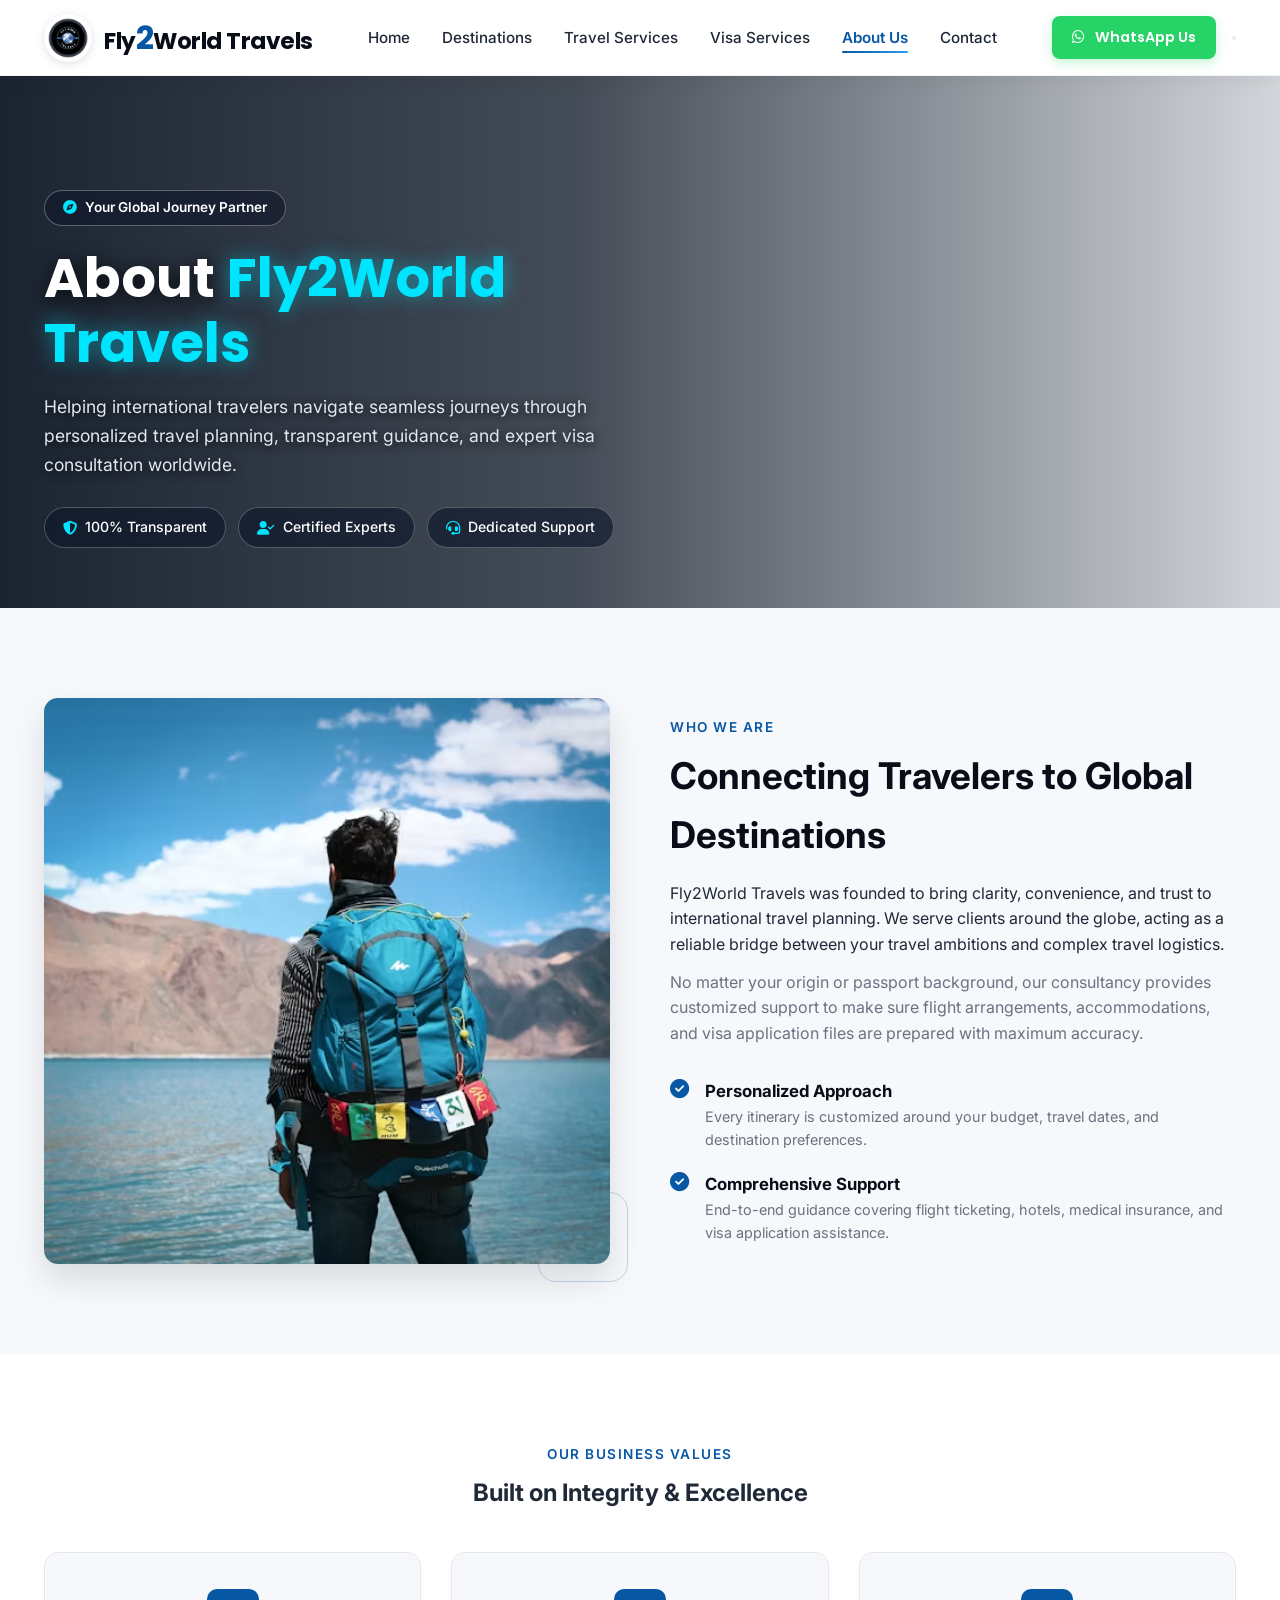
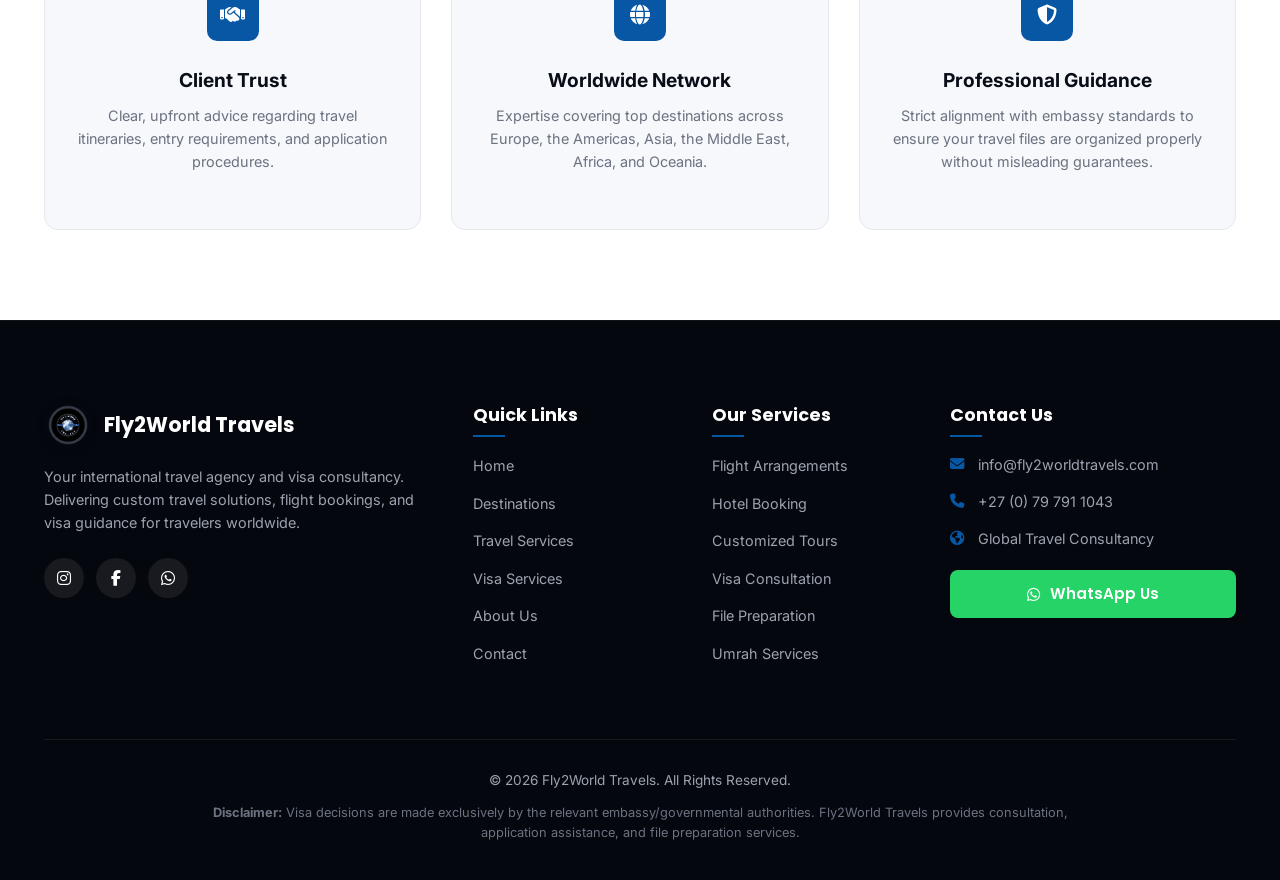
==== commit 48224aa7: "Gmail integration" ====
--- a/pages/about.html
+++ b/pages/about.html
@@ -156,8 +156,8 @@
             Your international travel agency and visa consultancy. Delivering custom travel solutions, flight bookings, and visa guidance for travelers worldwide.
           </p>
           <div class="footer-socials">
-            <a href="https://instagram.com" target="_blank" aria-label="Instagram"><i class="fa-brands fa-instagram"></i></a>
-            <a href="https://facebook.com" target="_blank" aria-label="Facebook"><i class="fa-brands fa-facebook-f"></i></a>
+            <a href="https://www.instagram.com/_fly2world?igsi=MXN6NjRyMHVrOTJrZA%3D%3D&utm_source=qr" target="_blank" aria-label="Instagram"><i class="fa-brands fa-instagram"></i></a>
+            <a href="https://web.facebook.com/profile.php?id=61593715660240" target="_blank" aria-label="Facebook"><i class="fa-brands fa-facebook-f"></i></a>
             <a href="javascript:void(0)" onclick="openWhatsApp('Footer Social')" aria-label="WhatsApp"><i class="fa-brands fa-whatsapp"></i></a>
           </div>
         </div>
@@ -194,7 +194,7 @@
           <ul class="contact-list">
             <li>
               <i class="fa-solid fa-envelope"></i>
-            <a href="mailto:infofly2worldtravels@gmail.com">infofly2worldtravels@gmail.com</a>
+          <a href="mailto:info@fly2worldtravels.com">info@fly2worldtravels.com</a>
             </li>
             <li>
               <i class="fa-solid fa-phone"></i>
--- a/assets/css/style.css
+++ b/assets/css/style.css
@@ -1,4 +1,4 @@
-@import url('variables.css');
+
 
 /* ==========================================
    00. BASE RESET & HELPER UTILITIES
@@ -209,7 +209,7 @@
   position: relative;
   min-height: 85vh;
   height: 720px;
-  background: url('../images/hero-bg.jpg') center/cover no-repeat;
+  background: url('../images/hero-bg.webp') center/cover no-repeat;
   display: flex;
   align-items: center;
   padding-top: 100px;
@@ -449,26 +449,7 @@
   transform: translateY(-2px);
 }
 
-/* Mobile Responsiveness */
-@media (max-width: 768px) {
-  .travel-services-traditional-hero {
-    min-height: auto;
-    padding: 110px 15px 50px;
-  }
-
-  .travel-hero-container h1 {
-    font-size: 2.2rem;
-  }
-
-  .travel-hero-actions {
-    flex-direction: column;
-    width: 100%;
-  }
-
-  .travel-hero-actions .btn {
-    width: 100%;
-  }
-}
+
 /* ==========================================
    MINIMAL FULL-WIDTH ABOUT US HERO
    ========================================== */
@@ -579,27 +560,7 @@
   color: #00E5FF;
 }
 
-/* Mobile Responsiveness */
-@media (max-width: 768px) {
-  .about-minimal-hero {
-    min-height: auto;
-    padding: 110px 15px 50px;
-    background-position: center center;
-  }
-  .about-hero-overlay {
-    background: rgba(8, 18, 32, 0.88);
-  }
-  .about-hero-content {
-    max-width: 100%;
-    text-align: center;
-  }
-  .about-hero-content h1 {
-    font-size: 2.3rem;
-  }
-  .about-inline-features {
-    justify-content: center;
-  }
-}
+
 /* ==========================================
    ELEGANT 2-COLUMN SPLIT VISA HERO
    ========================================== */
@@ -743,19 +704,6 @@
   position: relative;
 }
 
-/* Mobile Responsiveness */
-@media (max-width: 992px) {
-  .dest-split-container {
-    grid-template-columns: 1fr;
-    gap: 40px;
-  }
-  .dest-hero-content {
-    text-align: center;
-  }
-  .dest-hero-content .hero-quick-tags {
-    justify-content: center;
-  }
-}
 
 .visa-split-container {
   display: grid;
@@ -1919,59 +1867,461 @@
   line-height: 1.5;
 }
 
-/* ==========================================
-   11. RESPONSIVE MEDIA QUERIES
-   ========================================== */
-@media (max-width: 992px) {
-  .visa-split-container {
-    grid-template-columns: 1fr;
-    gap: 40px;
-  }
-  .visa-hero-content {
-    text-align: center;
-  }
-  .visa-hero-features {
+
+/* =========================================================
+   HOMEPAGE PREMIUM UPGRADE
+   Appended intentionally so existing inner-page styles and
+   functionality remain unchanged.
+========================================================= */
+
+.premium-hero {
+  position: relative;
+  min-height: 760px;
+  height: min(88vh, 820px);
+  display: flex;
+  align-items: center;
+  overflow: hidden;
+  isolation: isolate;
+  background: url('../images/hero-bg.jpg') center center / cover no-repeat;
+  padding-top: 90px;
+}
+
+.premium-hero .hero-overlay {
+  position: absolute;
+  inset: 0;
+  z-index: -1;
+  background:
+    linear-gradient(90deg, rgba(4, 13, 24, 0.94) 0%, rgba(4, 13, 24, 0.80) 42%, rgba(4, 13, 24, 0.42) 72%, rgba(4, 13, 24, 0.18) 100%),
+    linear-gradient(180deg, rgba(4, 13, 24, 0.22), rgba(4, 13, 24, 0.48));
+}
+
+.premium-hero .hero-container { position: relative; width: 100%; z-index: 2; }
+.premium-hero .hero-content { max-width: 720px; color: #fff; position: relative; z-index: 3; }
+
+.premium-hero .hero-badge {
+  display: inline-flex;
+  align-items: center;
+  gap: 10px;
+  padding: 9px 16px;
+  margin-bottom: 24px;
+  border: 1px solid rgba(255,255,255,.25);
+  border-radius: 50px;
+  background: rgba(255,255,255,.10);
+  color: #fff;
+  font-size: .82rem;
+  font-weight: 600;
+  letter-spacing: .4px;
+  backdrop-filter: blur(12px);
+  -webkit-backdrop-filter: blur(12px);
+}
+
+.premium-hero .badge-dot {
+  width: 8px;
+  height: 8px;
+  border-radius: 50%;
+  background: #fff;
+  box-shadow: 0 0 14px rgba(255,255,255,.85);
+}
+
+.premium-hero h1 {
+  margin: 0;
+  color: #fff;
+  font-family: 'Poppins', sans-serif;
+  font-size: clamp(3.2rem, 6vw, 5.25rem);
+  line-height: 1.04;
+  font-weight: 700;
+  letter-spacing: -2.5px;
+  text-shadow: 0 8px 30px rgba(0,0,0,.28);
+}
+
+.premium-hero h1 span { color: rgba(255,255,255,.78); }
+
+.premium-hero .hero-content p {
+  max-width: 625px;
+  margin: 26px 0 32px;
+  color: rgba(255,255,255,.82);
+  font-size: 1.05rem;
+  line-height: 1.8;
+}
+
+.premium-hero .hero-actions { gap: 13px; flex-wrap: wrap; }
+.premium-hero .hero-primary-btn { padding: 15px 24px; gap: 12px; }
+.premium-hero .hero-primary-btn i { transition: transform .3s ease; }
+.premium-hero .hero-primary-btn:hover i { transform: translateX(4px); }
+
+.premium-hero .hero-whatsapp-btn {
+  display: inline-flex;
+  align-items: center;
+  gap: 9px;
+  padding: 15px 24px;
+  background: rgba(255,255,255,.08);
+  border-color: rgba(255,255,255,.5);
+  backdrop-filter: blur(8px);
+  -webkit-backdrop-filter: blur(8px);
+}
+
+.hero-mini-trust {
+  display: flex;
+  align-items: center;
+  flex-wrap: wrap;
+  gap: 24px;
+  margin-top: 28px;
+}
+
+.hero-mini-trust span {
+  display: inline-flex;
+  align-items: center;
+  gap: 8px;
+  color: rgba(255,255,255,.68);
+  font-size: .82rem;
+}
+
+.hero-mini-trust i { color: #fff; font-size: .72rem; }
+
+.hero-floating-card {
+  position: absolute;
+  right: 5%;
+  bottom: 18%;
+  display: flex;
+  align-items: center;
+  gap: 13px;
+  padding: 15px 19px;
+  border: 1px solid rgba(255,255,255,.23);
+  border-radius: 17px;
+  background: rgba(255,255,255,.12);
+  color: #fff;
+  backdrop-filter: blur(16px);
+  -webkit-backdrop-filter: blur(16px);
+  box-shadow: 0 22px 55px rgba(0,0,0,.24);
+  animation: fly2worldFloat 4.5s ease-in-out infinite;
+}
+
+.floating-icon {
+  width: 44px;
+  height: 44px;
+  display: flex;
+  align-items: center;
+  justify-content: center;
+  border-radius: 12px;
+  background: rgba(255,255,255,.14);
+  font-size: 1.05rem;
+}
+
+.hero-floating-card strong { display:block; font-size:.86rem; margin-bottom:2px; }
+.hero-floating-card span { display:block; color:rgba(255,255,255,.65); font-size:.7rem; }
+
+@keyframes fly2worldFloat { 0%,100%{transform:translateY(0)} 50%{transform:translateY(-8px)} }
+
+.hero-glow { position:absolute; border-radius:50%; pointer-events:none; filter:blur(80px); opacity:.13; z-index:-1; }
+.hero-glow-one { width:320px; height:320px; right:10%; top:8%; background:#fff; }
+.hero-glow-two { width:260px; height:260px; left:38%; bottom:-120px; background:#2d9bef; }
+
+.hero-scroll {
+  position:absolute;
+  left:50%;
+  bottom:24px;
+  transform:translateX(-50%);
+  display:flex;
+  flex-direction:column;
+  align-items:center;
+  gap:7px;
+  color:rgba(255,255,255,.52);
+  font-size:.62rem;
+  letter-spacing:1.4px;
+  text-transform:uppercase;
+}
+.hero-scroll i { animation: fly2worldScroll 1.7s ease-in-out infinite; }
+@keyframes fly2worldScroll { 0%,100%{transform:translateY(0)} 50%{transform:translateY(5px)} }
+
+/* Trust highlights refinement */
+.trust-highlights { position:relative; z-index:3; }
+.trust-card { padding: 4px 0; transition:transform .25s ease; }
+.trust-card:hover { transform:translateY(-3px); }
+.trust-icon { transition:transform .25s ease, background .25s ease; }
+.trust-card:hover .trust-icon { transform:scale(1.06); background:rgba(7,87,165,.13); }
+
+/* Why section refinement */
+.why-image { position:relative; }
+.why-image::after {
+  content:'';
+  position:absolute;
+  width:90px;
+  height:90px;
+  right:-18px;
+  bottom:-18px;
+  border:1px solid rgba(7,87,165,.22);
+  border-radius:18px;
+  z-index:-1;
+}
+.why-image img { display:block; transition:transform .5s ease; }
+.why-image:hover img { transform:translateY(-4px); }
+
+/* =========================================================
+   HOW IT WORKS
+   Premium 4-Step Travel Process
+========================================================= */
+
+.how-it-works {
+    position: relative;
+    background: #f7f9fc;
+    overflow: hidden;
+}
+
+
+/* ---------------------------------------------------------
+   SECTION HEADER
+--------------------------------------------------------- */
+
+.how-it-works-header {
+    display: flex;
+    align-items: flex-end;
+    justify-content: space-between;
+    gap: 60px;
+
+    margin-bottom: 48px;
+}
+
+.how-heading {
+    flex: 1;
+}
+
+.how-eyebrow {
+    display: inline-block;
+
+    margin-bottom: 13px;
+
+    color: #075eaf;
+
+    font-size: 13px;
+    font-weight: 700;
+    letter-spacing: 1.8px;
+    line-height: 1.4;
+
+    text-transform: uppercase;
+}
+
+.how-heading h2 {
+    margin: 0;
+
+    color: #071b31;
+
+    font-family: 'Poppins', sans-serif;
+    font-size: clamp(38px, 4vw, 54px);
+    font-weight: 700;
+    line-height: 1.12;
+    letter-spacing: -1.5px;
+}
+
+.how-heading h2 span {
+    display: block;
+    color: #075eaf;
+}
+
+.how-intro {
+    flex: 0 0 410px;
+
+    margin: 0 0 4px;
+
+    color: #627286;
+
+    font-size: 15px;
+    line-height: 1.75;
+}
+
+
+/* ---------------------------------------------------------
+   STEPS WRAPPER
+--------------------------------------------------------- */
+
+.steps-wrapper {
+    position: relative;
+
+    display: grid;
+    grid-template-columns: repeat(4, 1fr);
+
+    gap: 20px;
+}
+
+
+/* Connecting line behind cards */
+
+.steps-wrapper::before {
+    content: "";
+
+    position: absolute;
+
+    top: 39px;
+    left: 10%;
+    right: 10%;
+
+    height: 1px;
+
+    background: #d7e0e9;
+
+    z-index: 0;
+}
+
+
+/* ---------------------------------------------------------
+   STEP CARD
+--------------------------------------------------------- */
+
+.step-card {
+    position: relative;
+    z-index: 1;
+
+    min-height: 255px;
+
+    padding: 26px 27px 28px;
+
+    background: #ffffff;
+
+    border: 1px solid #e2e8ef;
+    border-radius: 18px;
+
+    box-shadow: 0 5px 20px rgba(18, 38, 63, 0.035);
+
+    transition:
+        transform 0.3s ease,
+        box-shadow 0.3s ease,
+        border-color 0.3s ease;
+}
+
+.step-card:hover {
+    transform: translateY(-6px);
+
+    border-color: #cfdbe7;
+
+    box-shadow:
+        0 18px 40px rgba(18, 38, 63, 0.09);
+}
+
+
+/* ---------------------------------------------------------
+   CARD TOP
+--------------------------------------------------------- */
+
+.step-card-top {
+    display: flex;
     align-items: center;
-  }
-  .hero-cta-buttons {
+    justify-content: space-between;
+
+    margin-bottom: 25px;
+}
+
+
+/* Step number */
+
+.step-number {
+    color: #7d8b9a;
+
+    font-family: 'Poppins', sans-serif;
+
+    font-size: 12px;
+    font-weight: 700;
+
+    letter-spacing: 1.2px;
+}
+
+
+/* ---------------------------------------------------------
+   ICON
+--------------------------------------------------------- */
+
+.step-icon {
+    width: 50px;
+    height: 50px;
+
+    display: flex;
+    align-items: center;
     justify-content: center;
-  }
-  .floating-badge {
-    position: relative;
-    top: auto;
-    left: auto;
-    right: auto;
-    bottom: auto;
-    margin-top: 15px;
-  }
-}
-
-@media (max-width: 768px) {
-  .inner-hero-container h1,
-  .visa-hero h1 {
-    font-size: 2.3rem;
-  }
-
-  .hero-search-box {
-    flex-direction: column;
-    padding: 12px;
-    border-radius: 20px;
-    gap: 10px;
-  }
-
-  .hero-search-box .btn-search {
-    width: 100%;
-    justify-content: center;
-  }
-
-  .hero-stats-bar {
-    flex-direction: column;
-    gap: 16px;
-    padding: 20px;
-    width: 100%;
-  }
-
-  .stat-divider {
-    display: none;
-  }
-}+
+    border-radius: 14px;
+
+    background: #edf4fa;
+
+    color: #075eaf;
+
+    font-size: 17px;
+
+    transition:
+        background 0.3s ease,
+        color 0.3s ease,
+        transform 0.3s ease;
+}
+
+.step-card:hover .step-icon {
+    background: #075eaf;
+    color: #ffffff;
+
+    transform: translateY(-2px);
+}
+
+
+/* ---------------------------------------------------------
+   CARD CONTENT
+--------------------------------------------------------- */
+
+.step-content h3 {
+    margin: 0 0 10px;
+
+    color: #071b31;
+
+    font-family: 'Poppins', sans-serif;
+
+    font-size: 17px;
+    font-weight: 600;
+
+    line-height: 1.45;
+}
+
+.step-content p {
+    margin: 0;
+
+    color: #68798b;
+
+    font-size: 14px;
+    line-height: 1.75;
+}
+
+
+/* =========================================================
+   RESPONSIVE
+========================================================= */
+
+
+/* =========================================================
+   FINAL CTA
+========================================================= */
+.final-cta {
+  padding:100px 0;
+  background:linear-gradient(135deg,#07111d 0%,#13283a 55%,#1c4059 100%);
+  color:#fff;
+  text-align:center;
+  position:relative;
+  overflow:hidden;
+}
+.final-cta::before {
+  content:'';
+  position:absolute;
+  width:420px; height:420px; border-radius:50%;
+  right:-180px; top:-220px;
+  border:1px solid rgba(255,255,255,.08);
+}
+.final-cta-content { position:relative; max-width:700px; margin:0 auto; }
+.final-cta .subheading { color:rgba(255,255,255,.62); }
+.final-cta h2 { margin:10px 0 16px; color:#fff; font-size:clamp(2.2rem,5vw,3.6rem); line-height:1.1; }
+.final-cta h2 span { display:block; color:rgba(255,255,255,.72); }
+.final-cta p { max-width:560px; margin:0 auto 30px; color:rgba(255,255,255,.68); line-height:1.8; }
+.final-cta-actions { display:flex; justify-content:center; gap:13px; flex-wrap:wrap; }
+.final-cta .btn-outline { color:#fff; background:rgba(255,255,255,.06); }
+.final-cta .btn-outline:hover { color:var(--navy); background:#fff; }
+
+/* =========================================================
+   HOMEPAGE RESPONSIVE OVERRIDES
+========================================================= */
+
+
+/* Final specificity safeguards for homepage hero */
+.hero-section.premium-hero { min-height:760px; height:min(88vh,820px); }
+.hero-section.premium-hero .hero-overlay { z-index:-1; }
--- a/assets/css/responsive.css
+++ b/assets/css/responsive.css
@@ -1,37 +1,100 @@
 /* ==========================================
-   TABLET & SMALL DESKTOP (Max Width: 1024px)
+   1. TABLET & SMALL DESKTOP (Max Width: 1024px)
    ========================================== */
 @media (max-width: 1024px) {
-  .trust-grid { 
-    grid-template-columns: repeat(2, 1fr); 
-  }
-  .services-grid, 
-  .destinations-grid, 
-  .visa-cards { 
-    grid-template-columns: repeat(2, 1fr); 
-  }
-  .steps-grid { 
-    grid-template-columns: repeat(2, 1fr); 
-  }
-  .footer-grid { 
-    grid-template-columns: 1fr 1fr; 
-  }
-}
-
+  .trust-grid,
+  .services-grid,
+  .destinations-grid,
+  .visa-cards,
+  .steps-grid {
+    grid-template-columns: repeat(2, 1fr);
+  }
+  .footer-grid {
+    grid-template-columns: 1fr 1fr;
+  }
+}
+@media (max-width: 480px) {
+  .brand-text,
+  .logo-text,
+  .brand-logo span {
+    font-size: 0.92rem !important; /* Slightly bumped up for smaller phones */
+  }
+}
 /* ==========================================
-   LAPTOPS & TABLETS (Max Width: 992px)
+   2. LAPTOPS & TABLETS (Max Width: 992px)
    ========================================== */
 @media (max-width: 992px) {
   .contact-grid {
     grid-template-columns: 1fr;
   }
+
+  .dest-split-container,
+  .visa-split-container {
+    grid-template-columns: 1fr;
+    gap: 40px;
+  }
+
+  .dest-hero-content,
+  .visa-hero-content {
+    text-align: center;
+  }
+
+  .dest-hero-content .hero-quick-tags {
+    justify-content: center;
+  }
+
+  .visa-hero-features {
+    align-items: center;
+  }
+
+  .hero-cta-buttons {
+    justify-content: center;
+  }
+
+  .floating-badge {
+    position: relative;
+    top: auto;
+    left: auto;
+    right: auto;
+    bottom: auto;
+    margin-top: 15px;
+  }
 }
 
 /* ==========================================
-   MOBILE & TABLET BREAKPOINT (Max Width: 768px)
+   3. MOBILE & TABLET (Max Width: 768px)
    ========================================== */
 @media (max-width: 768px) {
-  /* Show Hamburger Button and Style Spans */
+  /* Prevent Brand Title wrapping on mobile */
+  .brand-logo,
+  .logo,
+  .navbar-brand {
+    display: flex;
+    align-items: center;
+    gap: 8px;
+    white-space: nowrap !important;
+  }
+
+  .brand-text,
+  .logo-text,
+  .brand-logo span {
+    font-size: 1.05rem !important;
+    white-space: nowrap !important;
+    letter-spacing: -0.3px;
+  }
+
+  .logo-img,
+  .brand-logo img {
+    max-height: 34px !important;
+    width: auto;
+  }
+
+  .nav-container {
+    padding-left: 12px;
+    padding-right: 12px;
+  }
+
+  /* Hamburger Navigation */
   .hamburger {
     display: flex !important;
     flex-direction: column;
@@ -42,7 +105,8 @@
     border: none;
     cursor: pointer;
     padding: 0;
-    margin-left: 12px;
+    margin-left: 8px;
+    flex-shrink: 0;
   }
 
   .hamburger span {
@@ -53,18 +117,19 @@
     transition: all 0.3s ease;
   }
 
-  /* Hamburger Active Animation (X Shape) */
   .hamburger.active span:nth-child(1) {
     transform: translateY(7.5px) rotate(45deg);
   }
+
   .hamburger.active span:nth-child(2) {
     opacity: 0;
   }
+
   .hamburger.active span:nth-child(3) {
     transform: translateY(-7.5px) rotate(-45deg);
   }
 
-  /* Mobile Dropdown Menu Styling */
+  /* Mobile Dropdown Menu */
   .nav-menu {
     position: absolute;
     top: 100%;
@@ -86,32 +151,8 @@
     gap: 16px;
     align-items: center;
   }
-/* Responsive adjustments */
-@media (max-width: 768px) {
-  .inner-hero-container h1 {
-    font-size: 2.3rem;
-  }
-  .hero-search-box {
-    flex-direction: column;
-    padding: 12px;
-    border-radius: 20px;
-    gap: 10px;
-  }
-  .hero-search-box .btn-search {
-    width: 100%;
-    justify-content: center;
-  }
-  .hero-stats-bar {
-    flex-direction: column;
-    gap: 16px;
-    padding: 20px;
-    width: 100%;
-  }
-  .stat-divider {
-    display: none;
-  }
-}
-  /* Hero Section Responsiveness */
+
+  /* General Hero Sections */
   .hero-section {
     height: auto;
     min-height: 580px;
@@ -119,40 +160,100 @@
     padding-bottom: 60px;
   }
 
-  .hero-content h1 { 
-    font-size: 2.2rem; 
+  .about-minimal-hero,
+  .travel-services-traditional-hero {
+    min-height: auto;
+    padding: 110px 15px 50px;
+  }
+
+  .about-minimal-hero {
+    background-position: center center;
+  }
+
+  .about-hero-overlay {
+    background: rgba(8, 18, 32, 0.88);
+  }
+
+  .about-hero-content {
+    max-width: 100%;
+    text-align: center;
+  }
+
+  .about-hero-content h1,
+  .inner-hero-container h1,
+  .visa-hero h1 {
+    font-size: 2.3rem;
+  }
+
+  .travel-hero-container h1 {
+    font-size: 2.2rem;
+  }
+
+  .hero-content h1 {
+    font-size: 2.2rem;
   }
 
   .hero-content p {
     font-size: 1rem;
   }
 
-  .hero-actions { 
-    flex-direction: column; 
+  .about-inline-features {
+    justify-content: center;
+  }
+
+  /* Hero Actions & Buttons */
+  .hero-actions,
+  .travel-hero-actions {
+    flex-direction: column;
     align-items: stretch;
     width: 100%;
   }
 
-  .hero-actions .btn {
-    width: 100%;
-  }
-
-  /* Grid & Cards Single Column Stacking Fix */
-  .why-grid, 
+  .hero-actions .btn,
+  .travel-hero-actions .btn {
+    width: 100%;
+  }
+
+  /* Search Box & Stats Bar */
+  .hero-search-box {
+    flex-direction: column;
+    padding: 12px;
+    border-radius: 20px;
+    gap: 10px;
+  }
+
+  .hero-search-box .btn-search {
+    width: 100%;
+    justify-content: center;
+  }
+
+  .hero-stats-bar {
+    flex-direction: column;
+    gap: 16px;
+    padding: 20px;
+    width: 100%;
+  }
+
+  .stat-divider {
+    display: none;
+  }
+
+  /* General Grid Stacking */
+  .why-grid,
   .split-banner,
-  .services-grid, 
-  .destinations-grid, 
-  .visa-cards, 
+  .services-grid,
+  .destinations-grid,
+  .visa-cards,
   .steps-grid,
-  .about-grid, 
-  .features-grid, 
+  .about-grid,
+  .features-grid,
   .values-grid,
-  .trust-grid { 
-    grid-template-columns: 1fr !important; 
-  }
-
-  .footer-grid { 
-    grid-template-columns: 1fr; 
+  .trust-grid {
+    grid-template-columns: 1fr !important;
+  }
+
+  .footer-grid {
+    grid-template-columns: 1fr;
   }
 
   .service-detail-card {
@@ -162,7 +263,7 @@
 }
 
 /* ==========================================
-   SMALL MOBILE DEVICES (Max Width: 576px)
+   4. SMALL MOBILE DEVICES (Max Width: 576px)
    ========================================== */
 @media (max-width: 576px) {
   .form-row {
@@ -170,6 +271,180 @@
   }
 
   .nav-btn span {
-    display: none; /* Shows icon only for header WhatsApp button on small screens */
+    display: none;
+  }
+
+  /* Extra Brand Sizing for Compact Mobile Displays */
+  .brand-text,
+  .logo-text,
+  .brand-logo span {
+    font-size: 0.95rem !important;
+  }
+
+  .logo-img,
+  .brand-logo img {
+    max-height: 30px !important;
+  }
+
+  .nav-actions {
+    gap: 6px;
+  }
+
+  .btn-whatsapp.nav-btn {
+    padding: 8px 10px !important;
+  }
+}
+
+/* =========================================================
+   5. HOMEPAGE PREMIUM HERO + HOW IT WORKS + FINAL CTA
+   ========================================================= */
+
+@media (max-width: 1100px) {
+  .hero-floating-card {
+    right: 3%;
+  }
+
+  .steps-wrapper {
+    grid-template-columns: repeat(2, 1fr);
+    gap: 18px;
+  }
+
+  .steps-wrapper::before {
+    display: none;
+  }
+
+  .how-it-works-header {
+    gap: 40px;
+  }
+
+  .how-intro {
+    flex-basis: 350px;
+  }
+}
+
+@media (max-width: 768px) {
+  .premium-hero {
+    min-height: 720px;
+    height: auto;
+    padding-top: 105px;
+    padding-bottom: 80px;
+    background-position: center;
+  }
+
+  .premium-hero .hero-overlay {
+    background: linear-gradient(180deg, rgba(4, 13, 24, 0.83), rgba(4, 13, 24, 0.72) 52%, rgba(4, 13, 24, 0.91));
+  }
+
+  .premium-hero h1 {
+    font-size: clamp(2.75rem, 12vw, 4rem);
+    letter-spacing: -1.5px;
+  }
+
+  .premium-hero .hero-content p {
+    font-size: 0.95rem;
+    line-height: 1.72;
+  }
+
+  .premium-hero .hero-actions {
+    flex-direction: column;
+    align-items: stretch;
+  }
+
+  .premium-hero .hero-actions .btn {
+    width: 100%;
+  }
+
+  .hero-floating-card,
+  .hero-scroll {
+    display: none;
+  }
+
+  .hero-mini-trust {
+    flex-direction: column;
+    align-items: flex-start;
+    gap: 11px;
+  }
+
+  .how-it-works-header {
+    display: block;
+    margin-bottom: 35px;
+  }
+
+  .how-heading h2 {
+    font-size: 42px;
+  }
+
+  .how-intro {
+    max-width: 600px;
+    margin-top: 18px;
+  }
+
+  .steps-wrapper {
+    grid-template-columns: 1fr;
+    gap: 15px;
+  }
+
+  .step-card {
+    min-height: auto;
+    padding: 23px 24px 25px;
+  }
+
+  .final-cta {
+    padding: 78px 0;
+  }
+
+  .final-cta-actions {
+    flex-direction: column;
+    align-items: stretch;
+  }
+
+  .final-cta-actions .btn {
+    width: 100%;
+  }
+}
+
+@media (max-width: 576px) {
+  .premium-hero .hero-badge {
+    font-size: 0.72rem;
+    padding: 8px 13px;
+  }
+
+  .premium-hero h1 {
+    font-size: 2.65rem;
+  }
+
+  .premium-hero .hero-content p {
+    margin-top: 20px;
+  }
+
+  .trust-highlights {
+    padding: 28px 0;
+  }
+}
+
+@media (max-width: 480px) {
+  .how-heading h2 {
+    font-size: 36px;
+    letter-spacing: -1px;
+  }
+
+  .how-eyebrow {
+    font-size: 11px;
+    letter-spacing: 1.4px;
+  }
+
+  .how-intro {
+    font-size: 14px;
+    line-height: 1.7;
+  }
+
+  .step-card {
+    border-radius: 16px;
+  }
+
+  .brand-text,
+  .logo-text,
+  .brand-logo span {
+    font-size: 0.88rem !important;
   }
 }
